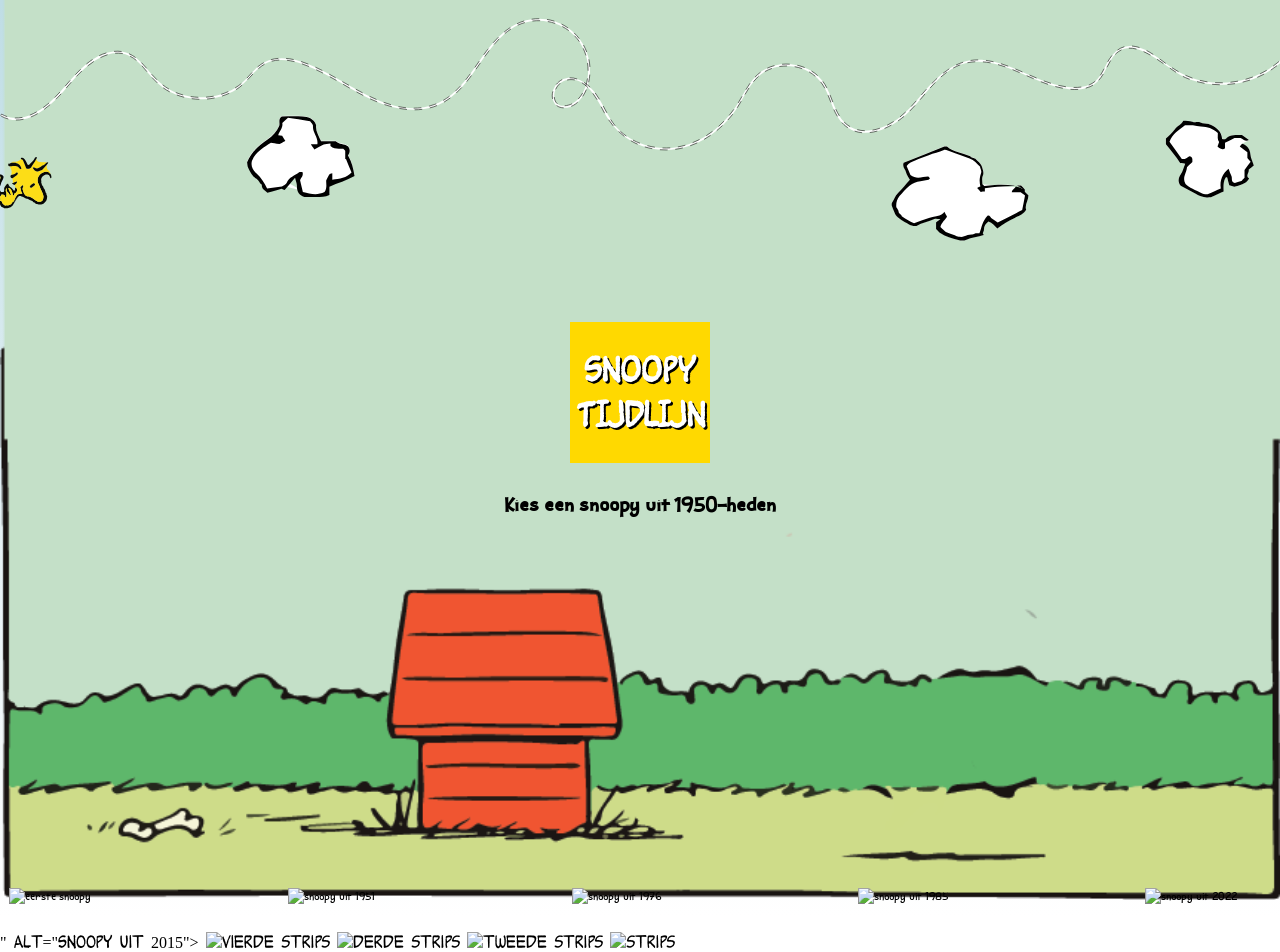
==== index.html @ 0d0c773f "Add files via upload" ====
<!doctype html>
<html lang="nl">

<head>
	<meta charset="UTF-8">
	<meta name="author" content="jouw naam">
	<meta name="viewport" content="width=device-width, initial-scale=1.0">

	<title>Snoopy Tijdlijn - VIDii 2022/23</title>

	<link href="styles/style.css" rel="stylesheet">
	<link rel="icon" type="image/svg+xml" href="images/favicon.svg">
</head>

<body>
	<svg id="pad" data-name="Layer 1" xmlns="http://www.w3.org/2000/svg" viewBox="0 0 3332.02 595.28">

		<path stroke="#080806" class="path2"
			d="M2.98,302.3c64.09,34.58,129.95-26.05,168.61-72.2,25.57-30.52,52.97-61.42,89.06-79.72,17.52-8.88,37.37-14.41,57.09-11.16,23.68,3.9,41.18,19.5,56.14,37.19,21.74,25.71,40.88,49.81,71.9,64.71,26.46,12.71,56.13,18.42,85.42,17.14,29.92-1.31,59.77-9.86,85.09-26.03,31.72-20.26,50.24-60.14,87.14-71.81,43.22-13.67,92.67,7.66,130.93,26.63,38.3,18.99,74.13,42.52,112.17,62.01,63,32.27,142.69,54.8,208.54,17.28,51.87-29.56,81.19-85.21,115.93-131.41,19.29-25.65,41.25-50.44,69.84-65.9,35.68-19.3,78.92-20.06,115.81-3.48,36.26,16.29,61.95,48.35,70.78,87.01,8.47,37.08,2.18,85.07-28.26,111.06-17.79,15.18-55.16,20.05-56.42-12.69-.71-18.38,12.09-37.29,30.11-41.91,51.45-13.2,81.25,48.83,100.46,84.57,32.74,60.93,91.16,97.37,161.17,96.74s130.76-39.53,172.19-92.06c24.29-30.8,37.52-70.52,65.94-97.94,25.48-24.58,63.01-32.88,97.28-26.52,35.57,6.6,63.69,28.09,79.62,60.43,14.79,30.02,21.75,66.14,47.03,89.9,46.97,44.16,117.62,12.85,158.94-23.14,56.13-48.88,92.49-130.51,174.84-139.54,74.37-8.15,141.45,42.06,210.14,61.95,30.39,8.8,67.07,15.24,97.2,2.18,29.32-12.71,38.25-42.74,53.51-68.09,50.87-84.47,139.88,21.13,195.43,44.84,58.56,24.99,127.32,23.82,185.8-.77,28.78-12.11,54.45-29.89,75.82-52.64,2.2-2.34-1.33-5.89-3.54-3.54-52.57,55.96-133.22,79.99-208.39,66.53-37.86-6.78-69.82-23.67-100.59-46.09-26.12-19.04-55.8-43.66-89.52-46.07-32.39-2.32-51.99,20.64-65.74,46.88-7.99,15.25-15.08,31.99-28.12,43.78-19.47,17.61-47.73,18.94-72.52,16.11-75.77-8.65-138.97-60.1-214.46-69.53-77.43-9.67-126.89,43.25-173,97.23-25.69,30.09-52.32,58.33-89.15,74.73-38.69,17.22-84.5,17.6-112.3-18.74-22.61-29.56-27.02-68.83-49.12-98.75-16.83-22.78-42.96-37.33-70.57-42.48-27.62-5.16-57.32-1.44-81.89,12.59-31.6,18.05-47.16,51.64-64.94,81.73-41.32,69.94-115.3,125.42-199.54,121.86-40.6-1.72-81.37-16.78-111.32-44.65-30.85-28.7-41.25-70.12-67.03-102.35-18.17-22.71-51.86-45.29-81.93-31.55-19.19,8.77-32.35,34.49-24.81,54.94,9.47,25.69,40.54,22.43,58.76,8.92,25.28-18.74,36.1-52.19,37.23-82.56,2.57-68.74-46.14-127.74-114.23-137.75-65.23-9.59-114.99,29.96-152.3,78.86-39.47,51.74-72.61,118.68-137.39,142.66-91.43,33.85-182.71-26.75-259.07-69.79-58.91-33.2-147.64-80.87-206.66-23.6-13.24,12.85-24.17,27.84-38.51,39.58-15.64,12.82-34,22.2-53.32,28.05-35.04,10.61-73.49,9.93-108.14-1.88-37.45-12.76-60.9-37.53-85.39-67.2-21.98-26.63-48.81-47.38-85.2-42.95-77.99,9.51-117.56,92.98-172.57,138-33.02,27.02-76.26,48.27-117.48,26.03-2.83-1.53-5.36,2.79-2.52,4.32h0Z"
			stroke-width="1.5" fill="#fff" />
		<!-- <path stroke="#181c21" class="path"  d="M2.98,302.3c64.09,34.58,129.95-26.05,168.61-72.2,25.57-30.52,52.97-61.42,89.06-79.72,17.52-8.88,37.37-14.41,57.09-11.16,23.68,3.9,41.18,19.5,56.14,37.19,21.74,25.71,40.88,49.81,71.9,64.71,26.46,12.71,56.13,18.42,85.42,17.14,29.92-1.31,59.77-9.86,85.09-26.03,31.72-20.26,50.24-60.14,87.14-71.81,43.22-13.67,92.67,7.66,130.93,26.63,38.3,18.99,74.13,42.52,112.17,62.01,63,32.27,142.69,54.8,208.54,17.28,51.87-29.56,81.19-85.21,115.93-131.41,19.29-25.65,41.25-50.44,69.84-65.9,35.68-19.3,78.92-20.06,115.81-3.48,36.26,16.29,61.95,48.35,70.78,87.01,8.47,37.08,2.18,85.07-28.26,111.06-17.79,15.18-55.16,20.05-56.42-12.69-.71-18.38,12.09-37.29,30.11-41.91,51.45-13.2,81.25,48.83,100.46,84.57,32.74,60.93,91.16,97.37,161.17,96.74s130.76-39.53,172.19-92.06c24.29-30.8,37.52-70.52,65.94-97.94,25.48-24.58,63.01-32.88,97.28-26.52,35.57,6.6,63.69,28.09,79.62,60.43,14.79,30.02,21.75,66.14,47.03,89.9,46.97,44.16,117.62,12.85,158.94-23.14,56.13-48.88,92.49-130.51,174.84-139.54,74.37-8.15,141.45,42.06,210.14,61.95,30.39,8.8,67.07,15.24,97.2,2.18,29.32-12.71,38.25-42.74,53.51-68.09,50.87-84.47,139.88,21.13,195.43,44.84,58.56,24.99,127.32,23.82,185.8-.77,28.78-12.11,54.45-29.89,75.82-52.64,2.2-2.34-1.33-5.89-3.54-3.54-52.57,55.96-133.22,79.99-208.39,66.53-37.86-6.78-69.82-23.67-100.59-46.09-26.12-19.04-55.8-43.66-89.52-46.07-32.39-2.32-51.99,20.64-65.74,46.88-7.99,15.25-15.08,31.99-28.12,43.78-19.47,17.61-47.73,18.94-72.52,16.11-75.77-8.65-138.97-60.1-214.46-69.53-77.43-9.67-126.89,43.25-173,97.23-25.69,30.09-52.32,58.33-89.15,74.73-38.69,17.22-84.5,17.6-112.3-18.74-22.61-29.56-27.02-68.83-49.12-98.75-16.83-22.78-42.96-37.33-70.57-42.48-27.62-5.16-57.32-1.44-81.89,12.59-31.6,18.05-47.16,51.64-64.94,81.73-41.32,69.94-115.3,125.42-199.54,121.86-40.6-1.72-81.37-16.78-111.32-44.65-30.85-28.7-41.25-70.12-67.03-102.35-18.17-22.71-51.86-45.29-81.93-31.55-19.19,8.77-32.35,34.49-24.81,54.94,9.47,25.69,40.54,22.43,58.76,8.92,25.28-18.74,36.1-52.19,37.23-82.56,2.57-68.74-46.14-127.74-114.23-137.75-65.23-9.59-114.99,29.96-152.3,78.86-39.47,51.74-72.61,118.68-137.39,142.66-91.43,33.85-182.71-26.75-259.07-69.79-58.91-33.2-147.64-80.87-206.66-23.6-13.24,12.85-24.17,27.84-38.51,39.58-15.64,12.82-34,22.2-53.32,28.05-35.04,10.61-73.49,9.93-108.14-1.88-37.45-12.76-60.9-37.53-85.39-67.2-21.98-26.63-48.81-47.38-85.2-42.95-77.99,9.51-117.56,92.98-172.57,138-33.02,27.02-76.26,48.27-117.48,26.03-2.83-1.53-5.36,2.79-2.52,4.32h0Z" fill-opacity="null" stroke-opacity="null" stroke-width="2" fill="#05111c" /> -->
		<g id="padvogel">
			<g class="path">
				<path class="cls-11"
					d="M137.3,170.44c-1.35,5.11-.2,10.42-.11,15.78l.75-17.4c-.24,.56-.46,1.1-.63,1.63Z" />
				<path class="cls-11" d="M137.19,186.22l-.16,3.84c.15-1.28,.19-2.56,.16-3.84Z" />
				<path class="cls-11" d="M136.8,191.58c.06-.04,.11-.08,.17-.12l.06-1.39c-.06,.51-.13,1.01-.23,1.52Z" />
				<path class="cls-11" d="M138.59,167.41c-.28-.05-.46-.24-.56-.74l-.09,2.15c.2-.46,.42-.93,.65-1.41Z" />
				<path class="cls-11"
					d="M205.69,129.35c-.66-1.38-.97-3.08-2.57-3.9-1.41-.72-2.56-1.6-3.21-3.2-.32-.79-1.08-1.57-2.24-1.8-.61-.12-1.3-.66-1.9-1.2-2.55-2.3-4.64-5.2-8.16-6.28-2.08-.64-3.2-2.7-5-3.73-2.27-1.3-4.89-2.06-6.25-4.6-.22-.41-.62-.71-1.21-.77-.36-.04-.9-.42-.99-.75-.66-2.55-2.45-4.53-3.83-6.55-3.77-5.53-.4-13.06,2.77-16.85,.76-.91,1.99-1.43,2.9-2.23,1.39-1.22,5.39-1.86,7.01-1,2.07,1.1,4.24,2.08,5.64,4.13,.4,.59,1,.79,1.65,.6,.78-.23,.66-.93,.7-1.55,.07-1.33-.59-2.33-1.32-3.34-1.55-2.12-3.2-4.11-5.69-5.2-1.05-.2-2.11-.35-3.14-.6-3.91-.96-7.24,.24-10.49,2.4-5.79,3.84-8.34,9.34-9.83,15.98-1.23,5.45,.64,9.93,3.01,14.09,2.06,3.62,5.61,6.38,9.26,8.69,.53,.33,1.11,.63,1.53,1.08,4.37,4.66,10.05,7.68,14.83,11.83,2.36,2.05,4.93,3.75,6.82,6.51,2.04,2.97,2.49,6.15,2.91,9.36,.46,3.52-2.87,7.7-6.29,8.73-1.42,.43-2.75,1.1-4.25,1.35-1.27,.22-2.45,.1-3.7,.05-7.22-.3-14.41-2.47-21.68-.55-.85,.22-1.8,.32-2.52,.76-2.39,1.46-4.88,.85-7.35,.54-1.17-.15-2.35-.51-3.09-1.61-.07-.1-.16-.23-.27-.26-3.37-.88-5.15-3.88-7.6-5.93-2.54-2.12-4.62-4.84-4.35-8.58,.09-1.26,.2-2.57-1.48-3.04-1.7-.47-2.41,.65-3.09,1.83-.9,1.56-1.2,3.3-1.34,5.07-.06,.72,.09,1.64,.68,1.86,2.09,.79,2.38,3.38,4.39,4.18,.06,.02,.13,.07,.14,.12,.88,3.07,4.15,3.53,6.01,5.52,.41,.44,1.21,.7,.95,1.47-.2,.6-.88,.64-1.44,.71-.71,.08-1.35,.32-1.86,.84-1.71,1.73-3.89,2.91-5.58,4.69-.63,.67-.83,1.35-.99,2.15-1.09,5.56-1.24,11.14-.08,16.68,.44,2.11-.95,3.55-1.35,5.33-.44,1.95-1.33,3.78-.85,5.87,.09,.4,.18,.95-.21,1.26-2.79,2.25-3.87,6.22-7.65,7.52-1.03,.35-1.54,1.55-2.62,2.09-2.84,1.42-5.81,1.17-8.39-.02-1.96-.9-4.29-1.65-5.59-3.76-.66-1.07-1.67-1.09-2.96-.99-2.58,.21-3.24,2.78-5.16,3.71-.88,.43-1.67,1.29-2.65,.18-.63-.71-.12-2.77,1.13-3.43,.91-.48,1.56-1.29,2.45-1.68,1.45-.63,1.2-1.65,.78-2.65-.45-1.07-1.56-1.15-2.41-.79-2.13,.89-4.33,1.67-6.22,3.08-2.35,1.76-3.99,1.29-4.96-1.44-.5-1.4-1.78-1.61-2.86-1.82-.91-.17-1.3,.95-1.49,1.7-1.39,5.46-1.68,10.92,.14,16.36,1.57,4.7,3.65,9.26,4.05,14.3,.02,.31,.11,.63,.09,.94-.08,1.45,.25,3.33-1.65,3.67-3.27,.59-4.67-.27-5.07-2.9-.6-3.92-1-7.87-1.51-11.8-.13-1-.24-2.01-.48-2.98-.6-2.49-.7-4.98-.76-7.56-.09-4.04-.9-8.06-.54-12.15,.05-.62-.05-1.26,.28-1.84,.91-1.57,1.4-3.12-.13-4.63-.12-.12-.18-.35-.19-.53-.01-.8-.46-1.94,.15-2.31,.82-.48,1.39,.61,1.86,1.2,1.85,2.32,4.36,3.78,6.79,5.34,1.45,.93,3.14,1.16,4.72,.59,1.27-.46,2.03-.09,2.8,.78,.63,.71,1.33,1.52,2.38,1.21,1.08-.32,.98-1.47,1.25-2.35,.63-2.02,.05-4.11,.4-6.16,.2-1.18,.51-1.94,1.88-2.15,1.15-.17,2.27-.7,3.35-1.17,1.29-.56,2.36-.27,3.24,.7,.91,1.01,2.17,1.5,3.17,2.34,.88,.74,1.42,.02,2.01-.3,.59-.32,.54-.99,.25-1.51-1.68-3.02-2.76-6.37-4.97-9.09-.6-.73-1.15-1.58-1.92-2.06-2.66-1.66-3.09-4.45-3.85-7.09-.12-.42-.28-.95,.14-1.23,.55-.38,.93,.16,1.27,.48,.86,.8,1.23,1.89,1.65,2.94,.66,1.69,1.78,2.86,3.57,3.35,3.02,.84,6.09,1.53,8.57,3.71,.75,.66,1.86,.89,2.83,.26,.54-.35,.37-1.01,.34-1.57-.04-.57-.42-.88-.85-1.17-4.06-2.68-7.1-6.61-11.33-9.09-.62-.36-1.33-1.16-.95-2.07,.28-.68,1.06-.4,1.66-.49,4.31-.71,7.2,1.9,10.15,4.31,2.46,2.01,4.85,4.13,6.62,6.82,.33,.5,.81,.82,1.44,.7,.67-.13,.84-.74,.98-1.27,.24-.95-.06-1.86-.37-2.76-.42-1.23-.25-2.22,.78-3.21,2.23-2.16,2.21-7.79,.49-10.4-1.13-1.71-2.28-3.13-4.23-3.77-.85-.28-1.76-.51-2.25,.62,.01,.88-.97,1.8-.11,2.6,1.1,1.03,1.21,2.33,1.43,3.66,.35,2.09-.2,2.62-2.17,2.18-1.26-.28-2.42-.75-3.61-1.22-1.91-.76-3.77-1.58-5.84-1.97-3.8-.72-7.68-1.46-10.53-4.45-.77-.81-1.55-.34-1.94,.09-.8,.87-1.73,1.77-1.71,3.13,.03,2.17-.95,4.2-.99,6.34-.05,2.53-.4,5.16,1.48,7.37,1.45,1.7,2.29,3.89,2.39,5.98,.07,1.48-2.15,1.63-3.38,2.33-.16,.09-.25,.31-.41,.38-1.09,.5-2.49,1.47-3.32,1.01-1.41-.77-3.08-1.48-4.07-2.75-1.85-2.4-3.14-5.14-4.24-8.01-.75-1.96-.24-3.99-.82-5.82-1.02-3.22-1.6-6.46-1.37-9.81,.18-2.64-.25-5.24-.48-7.84-.14-1.57-.65-3.45-2.18-4.27-2.52-1.34-5.19-2.42-8.13-1.02-1.53,.73-3.35,.75-4.79,.26-2.21-.76-3.76-2.87-4.7-4.8-1.19-2.43-2.92-4.62-3.63-7.32-.3-1.15-2.83-1.94-3.28-1.16-1.08,1.88-2.81,3.49-3.11,5.7-.43,3.18-2.56,5.28-4.51,7.4-2.27,2.47-5.34,3.58-8.71,3.68-1.72,.05-3.42,.09-4.89,1.15v7.18c1.81,2.68,4.92,3.99,6.82,6.59,1.85,2.53,4.81,2.9,7.59,3.64,2.65,.71,5.07-.02,7.46-.95,.82-.32,1.35-.19,2,.37,2.04,1.8,3.36,4,4.14,6.6,.85,2.82,2.25,5.31,4.64,7.2,.88,.7,1.4,1.87,1.95,2.83,1.01,1.73,2.35,2.98,4.01,4.16-1.48,.84-2.55,2.09-3.99,2.92-1.9,1.1-2.7,4.82-1.97,7.78,.49,1.97,.16,3.79-.59,5.71-.74,1.9-.67,4.08-1.46,6.01-1.73,4.25-.16,8.37,.6,12.47,.55,2.96,.9,6.01,2.04,8.86,.45,1.13,.8,2.21,1.99,2.89,1.51,.86,1.89,3,3.65,3.59,2.64,.89,4,3.46,6.55,4.67,1.71,.81,3.14,2.9,4.84,4.27h4.16c.13-.28,.28-.54,.37-.83,.97-3.12,3.39-3.91,5.89-1.74,1.05,.91,2.08,.79,3.12,.51,.68-.19,1.35-.47,2.06-.66,2.1-.54,4.7-4.42,3.97-6.42-.63-1.72-.56-3.37-.7-5.07-.05-.63-.38-1.28-.73-1.83-.44-.69-.69-1.38-.78-2.21-.35-3.08-1.18-6.06-2.05-9.04-.53-1.82-.9-3.7,1.34-5.17,2.32-1.53,2.92-1.83,5.26-.25,.86,.58,1.68,1.21,2.55,1.79,2.12,1.4,4.31,2.84,7,2.15,1.57-.4,2.94-.44,4.34,.39,.5,.3,.94-.21,1.37-.39,3.91-1.58,7.25-4.09,10.09-7.1,1.62-1.72,3.9-3.27,4.04-5.95,.07-1.26,.72-1.88,1.49-2.44,.09-.51,.17-1.01,.23-1.52l.16-3.84c-.09-5.36-1.23-10.67,.11-15.78,.17-.52,.39-1.07,.63-1.63l.09-2.15c-.74-4,3.21-7.96,6.78-7.96,.67,0,1.35-.09,2.03-.17,2.53-.29,5.08-.93,7.6-.51,1.62,.26,3.13,.34,4.73-.03,2.07-.48,4.11-1.59,6.27-1.12,2.57,.55,4.98,0,7.48-.33,2.08-.27,4.36-.93,6.39,.5,.47,.33,1.09,.09,1.64,.1,1.37,.04,2.89-.54,4.07,.13,1.61,.91,3,.73,4.53,.05,1-.44,2.01-.77,3.13-.93,2.16-.32,4.49-.78,6.14-2.09,2.49-1.97,5.05-3.89,6.62-6.97,1.65-3.22,2.22-6.6,2.44-10.01,.18-2.77-1.01-5.48-2.21-7.99Zm-135.28,36.75c-2.75-3.9-5.17-8.04-7.83-12.01-2.78-4.13-6.6-6.29-12.7-5.63-2.27,.32-5.02-.37-6.76-3.47-1.09-1.93-.75-2.76,1.42-2.7,1.99,.06,3.52-.71,4.96-1.91,2.55-2.1,4.72-4.52,6.3-7.45,.33-.61,.66-1.37,1.43-1.37,.88,0,.82,.98,1.13,1.55,1.43,2.64,2.86,5.28,5.21,7.25,1.75,1.46,3.72,.49,5.6,.45,.54-.01,1.07-.35,1.6-.55,2.07-.75,3.27-.16,3.92,2.04,1.57,5.37,2.59,10.8,2.75,16.44,.15,5.3,1.85,10.21,5.43,14.29,1.65,1.87,4.21,2.35,6.12,3.86,.73,.58,1.65,.91,2.18,1.75,.9,1.44,.21,3.29-1.3,3.56-1.09,.2-1.85-.21-1.74-1.33,.19-1.85-1.01-2.6-2.32-3.26-1.79-.9-3.6-1.81-5.44-2.6-4.35-1.89-7.35-5.22-9.96-8.93Zm3.63,56.35c-.94,.16-1.3-.58-1.71-1.16-1.29-1.81-1.54-3.98-1.84-6.08-.6-4.17-1.01-8.36-1.53-12.54-.16-1.25,.47-2.32,.65-3.49,.41-2.6,.77-5.22,1.17-7.82,.07-.46,.2-.9,.32-1.43,.7,.45,.45,1,.48,1.44,.08,1.51,.19,2.95,1.07,4.31,.69,1.06,.78,2.4,.68,3.66-.44,5.09,.38,10.17,.14,15.26-.09,1.84,.15,3.68,1.21,5.25,.8,1.18-1.01,1.6-.63,2.6Zm22.37,.45c-.2,.78-.53,2.21-1.4,1.83-1.07-.48-2.91-.36-2.98-2.34-.1-2.57-.31-5.14-.43-7.17,.18-2.33-.38-3.88-1.01-5.58-1.4-3.77-4.35-6.91-4.49-11.22-.04-1.25,.31-1.46,1.3-1.29,1.67,.28,3.24,1,4.98,.95,.63-.02,.72,.47,.56,1.09-1.32,5.2,.12,10.07,2.04,14.8,1.18,2.91,2.23,5.77,1.42,8.93Z" />
				<path class="cls-6"
					d="M198.87,140.45c-.42-3.21-.87-6.39-2.91-9.36-1.89-2.76-4.46-4.46-6.82-6.51-4.78-4.15-10.46-7.17-14.83-11.83-.42-.45-1-.75-1.53-1.08-3.65-2.31-7.19-5.07-9.26-8.69-2.37-4.16-4.24-8.64-3.01-14.09,1.5-6.64,4.04-12.14,9.83-15.98,3.25-2.16,6.58-3.36,10.49-2.4,1.03,.25,2.09,.41,3.14,.6-2.31-3.12-5.62-4.52-9.23-5.37-4-.95-6.8-3.3-8.29-7.12-.63-1.63-1.04-3.35-1.55-5.03-.13,.42-.32,.83-.37,1.26-.63,5.26-2.39,10.26-3.52,15.4-.39,1.74-1.3,3.3-2.58,4.69-1.51,1.64-2.33,3.86-4.23,5.22-3.04,2.2-6.31,3.63-10.14,2.68-2.13-.53-4.19-1.34-6.15-2.36-.6-.31-1.51-.43-1.41-1.29,.09-.79,.55-1.53,1.36-1.91,.93-.43,1.9-.7,2.93-.61,4.29,.34,7.48-1.36,9.86-4.96,1.58-2.39,3.38-4.59,4.16-7.47,.43-1.57,1.33-2.99,2.64-4.22,1.21-1.13,1.76-2.83,2.3-4.48,.64-1.95,1.61-3.8,2.44-5.69-1.86,.29-3.47,1.24-5.13,2.02-4.25,1.99-8.24,4.56-12.76,5.97-6.1,1.9-7.69,.34-10.74-3.47,.21,5.33,.04,10.68-.78,15.93-.55,3.49-.78,6.95-.74,10.46,.02,1.67-1.29,2.84-2.19,3.77-1.25,1.3-2.59,2.73-4.33,3.56-2.09,1-3.66,.85-5.27-.81-4.53-4.66-9.78-8.47-14.84-12.5-1.67-1.32-3.28-2-5.36-1.27-.52,.18-1.12,.14-1.68,.21-.67,4.11-2.39,7.69-5.68,10.28-2.26,1.78-4.9,3.07-7.17,4.84-1.92,1.49-4.03,2.98-4.51,5.68,1.85-1.09,3.8-2.04,5.53-3.3,3.67-2.67,7.78-2.79,12.03-2.48,4.86,.36,8.85,2.42,12.13,5.97,.53,.57,.51,1.22,.32,1.94-.22,.82-.83,.83-1.48,.84-1.81,.01-3.49-.71-5.06-1.38-3.29-1.43-6.41-.94-9.54,.23-3.5,1.32-6.62,3.34-9.54,5.65-1.29,1.02-2.57,2.01-4.07,2.71,7.53,3.64,12.83,9.11,14.45,17.6,1.11-1.47,2.75-2.34,4.12-3.5,2.24-1.9,2.92-4.74,4.47-7.05,.71-1.05,1.39-2.11,2.86-2.18,1.27-.06,2.04,.45,2.12,1.78,.12,2.03-.01,4.01-1.06,5.84-1.5,2.62-2.8,5.33-3.71,8.22-.45,1.42-1.38,2.51-2.54,3.43,1.15,1.18,2.64,1.89,3.69,3.28,1.52,2.01,2.19,4.43,3.63,6.44,1.43-.7,2.45-2.02,2.92-3.31,.67-1.84,2.27-2.56,3.38-3.85,.43-.5,1.05-.86,1.66-.65,.78,.28,.6,1.11,.69,1.78,.43,3.34-1.04,6.08-2.77,8.73,2.87,.63,4.49,2.77,6.09,4.96,.49-1.13,1.39-.9,2.25-.62,1.95,.64,3.11,2.07,4.23,3.77,1.72,2.61,1.74,8.25-.49,10.4-1.03,.99-1.2,1.99-.78,3.21,.31,.9,.6,1.81,.37,2.76-.13,.53-.3,1.14-.98,1.27-.63,.12-1.11-.2-1.44-.7-1.77-2.7-4.15-4.81-6.62-6.82-2.95-2.41-5.84-5.02-10.15-4.31-.6,.1-1.38-.19-1.66,.49-.38,.91,.33,1.71,.95,2.07,4.23,2.48,7.27,6.41,11.33,9.09,.43,.29,.81,.6,.85,1.17,.04,.56,.21,1.22-.34,1.57-.97,.63-2.09,.4-2.83-.26-2.47-2.18-5.54-2.87-8.57-3.71-1.78-.49-2.9-1.66-3.57-3.35-.41-1.05-.78-2.15-1.65-2.94-.35-.32-.72-.86-1.27-.48-.42,.29-.26,.81-.14,1.23,.75,2.64,1.19,5.43,3.85,7.09,.77,.48,1.33,1.33,1.92,2.06,2.22,2.72,3.3,6.07,4.97,9.09,.29,.51,.33,1.19-.25,1.51-.59,.31-1.13,1.03-2.01,.3-1-.84-2.26-1.33-3.17-2.34-.88-.97-1.96-1.26-3.24-.7-1.09,.47-2.2,1-3.35,1.17-1.38,.21-1.68,.97-1.88,2.15-.34,2.04,.23,4.13-.4,6.16-.27,.88-.18,2.02-1.25,2.35-1.05,.32-1.75-.49-2.38-1.21-.77-.87-1.53-1.24-2.8-.78-1.58,.57-3.28,.34-4.72-.59-2.43-1.56-4.94-3.02-6.79-5.34-.47-.59-1.04-1.68-1.86-1.2-.62,.36-.17,1.51-.15,2.31,0,.18,.07,.41,.19,.53,1.53,1.51,1.04,3.06,.13,4.63-.33,.58-.23,1.22-.28,1.84-.35,4.08,.45,8.11,.54,12.15,.06,2.58,.15,5.07,.76,7.56,.24,.98,.35,1.98,.48,2.98,.5,3.93,.91,7.88,1.51,11.8,.4,2.63,1.8,3.49,5.07,2.9,1.9-.34,1.57-2.23,1.65-3.67,.02-.31-.07-.63-.09-.94-.39-5.04-2.47-9.6-4.05-14.3-1.82-5.44-1.53-10.9-.14-16.36,.19-.75,.58-1.87,1.49-1.7,1.08,.2,2.36,.42,2.86,1.82,.97,2.72,2.61,3.2,4.96,1.44,1.89-1.42,4.08-2.2,6.22-3.08,.85-.35,1.96-.28,2.41,.79,.42,1,.67,2.02-.78,2.65-.88,.38-1.54,1.2-2.45,1.68-1.24,.66-1.75,2.72-1.13,3.43,.98,1.11,1.77,.24,2.65-.18,1.92-.94,2.58-3.5,5.16-3.71,1.28-.11,2.3-.08,2.96,.99,1.3,2.11,3.63,2.86,5.59,3.76,2.58,1.19,5.54,1.44,8.39,.02,1.08-.54,1.59-1.73,2.62-2.09,3.78-1.3,4.86-5.27,7.65-7.52,.38-.31,.3-.86,.21-1.26-.48-2.09,.41-3.92,.85-5.87,.4-1.78,1.79-3.21,1.35-5.33-1.16-5.54-1.01-11.13,.08-16.68,.16-.79,.35-1.48,.99-2.15,1.69-1.78,3.87-2.96,5.58-4.69,.51-.51,1.15-.75,1.86-.84,.56-.07,1.24-.11,1.44-.71,.26-.77-.55-1.03-.95-1.47-1.86-2-5.13-2.46-6.01-5.52-.01-.05-.09-.1-.14-.12-2.01-.8-2.3-3.39-4.39-4.18-.59-.22-.74-1.14-.68-1.86,.14-1.77,.43-3.51,1.34-5.07,.68-1.17,1.38-2.3,3.09-1.83,1.68,.47,1.57,1.77,1.48,3.04-.27,3.74,1.81,6.46,4.35,8.58,2.45,2.05,4.23,5.04,7.6,5.93,.11,.03,.2,.16,.27,.26,.74,1.1,1.92,1.46,3.09,1.61,2.47,.31,4.96,.92,7.35-.54,.72-.44,1.67-.53,2.52-.76,7.28-1.92,14.46,.25,21.68,.55,1.25,.05,2.43,.17,3.7-.05,1.5-.26,2.83-.92,4.25-1.35,3.42-1.03,6.75-5.2,6.29-8.73Zm-36.68-24.34c-.52,1.65-1.1,3.77-1.87,5.81-.5,1.32-1.2,2.57-1.93,3.78-.93,1.52-2.85,2.31-4.07,1.71-1.67-.83-1.56-2.29-1.43-3.9,.27-3.32,2.45-5.73,3.82-8.51,.9-1.81,2.57-2.08,4.38-1.24,1.08,.5,1.18,.66,1.09,2.35Z" />
				<path class="cls-2"
					d="M133.56,54.36c.21,5.33,.04,10.68-.78,15.93-.55,3.49-.78,6.95-.74,10.46,.02,1.67-1.29,2.84-2.19,3.77-1.25,1.3-2.59,2.73-4.33,3.56-2.09,1-3.66,.85-5.27-.81-4.53-4.66-9.78-8.47-14.84-12.5-1.67-1.32-3.28-2-5.36-1.27-.52,.18-1.12,.14-1.68,.21-.62-.54-1.33-.82-.95-2.06,.37-1.2,.8-1.77,2.02-2.2,4.11-1.48,7.51-.25,10.99,1.97,2.88,1.84,5.97,3.3,8.41,5.81,1.21,1.25,3.1,.23,4.61,.87,.46,.19,.82-.78,.9-1.24,.67-3.63,1.82-7.1,3.11-10.55,1.26-3.37,1.55-6.93,1.54-10.51,0-.69-.04-1.39,0-2.07,.11-1.69,1.75-3.74,2.94-3.44,1.67,.42,1.7,1.9,1.59,3.32-.02,.25,.02,.5,.03,.75Z" />
				<path class="cls-9"
					d="M164.91,53.58c-.13,.42-.32,.83-.37,1.26-.63,5.26-2.39,10.26-3.52,15.4-.39,1.74-1.3,3.3-2.58,4.69-1.51,1.64-2.33,3.86-4.23,5.22-3.04,2.2-6.31,3.63-10.14,2.68-2.13-.53-4.19-1.34-6.15-2.36-.6-.31-1.51-.43-1.41-1.29,.09-.79,.55-1.53,1.36-1.91,.93-.43,1.9-.7,2.93-.61,4.29,.34,7.48-1.36,9.86-4.96,1.58-2.39,3.38-4.59,4.16-7.47,.43-1.57,1.33-2.99,2.64-4.22,1.21-1.13,1.76-2.83,2.3-4.48,.64-1.95,1.61-3.8,2.44-5.69,.66-.9,1.03-2.57,2.37-2.14,1.11,.36,.59,1.93,.74,2.99,.14,1.02-.67,1.88-.39,2.89Z" />
				<path class="cls-8"
					d="M81,94.52c1.85-1.09,3.8-2.04,5.53-3.3,3.67-2.67,7.78-2.79,12.03-2.48,4.86,.36,8.85,2.42,12.13,5.97,.53,.57,.51,1.22,.32,1.94-.22,.82-.83,.83-1.48,.84-1.81,.01-3.49-.71-5.06-1.38-3.29-1.43-6.41-.94-9.54,.23-3.5,1.32-6.62,3.34-9.54,5.65-1.29,1.02-2.57,2.01-4.07,2.71-3.58,.51-4.94-.79-5.55-3.28-.25-1-.48-2.32,1.28-2.44,.22-.01,.53-.15,.62-.32,.75-1.46,2.13-2.42,2.98-3.8,.18-.07,.49-.01,.36-.38l-.02,.04Z" />
				<path class="cls-8"
					d="M95.78,122.29c1.11-1.47,2.75-2.34,4.12-3.5,2.24-1.9,2.92-4.74,4.47-7.05,.71-1.05,1.39-2.11,2.86-2.18,1.27-.06,2.04,.45,2.12,1.78,.12,2.03-.01,4.01-1.06,5.84-1.5,2.62-2.8,5.33-3.71,8.22-.45,1.42-1.38,2.51-2.54,3.43-3.37,1.19-6.92-1.23-7.12-4.78-.05-.84,.75-1.1,.84-1.77Z" />
				<path class="cls-4"
					d="M109.37,138.56c1.43-.7,2.45-2.02,2.92-3.31,.67-1.84,2.27-2.56,3.38-3.85,.43-.5,1.05-.86,1.66-.65,.78,.28,.6,1.11,.69,1.78,.43,3.34-1.04,6.08-2.77,8.73-1.67,.65-3.33,.47-5.03,.09-.8-.18-1.68-.29-1.97-1.08-.33-.88,.6-1.24,1.13-1.72Z" />
				<path class="cls-6" d="M81.02,94.48c.13,.37-.18,.31-.36,.38-.04-.28,.11-.38,.36-.38Z" />
				<path class="cls-1"
					d="M49.89,148.47c-2.27,.32-5.02-.37-6.76-3.47-1.09-1.93-.75-2.76,1.42-2.7,1.99,.06,3.52-.71,4.96-1.91,2.55-2.1,4.72-4.52,6.3-7.45,.33-.61,.66-1.37,1.43-1.37,.88,0,.82,.98,1.13,1.55,1.43,2.64,2.86,5.28,5.21,7.25,1.75,1.46,3.72,.49,5.6,.45,.54-.01,1.07-.35,1.6-.55,2.07-.75,3.27-.16,3.92,2.04,1.57,5.37,2.59,10.8,2.75,16.44,.15,5.3,1.85,10.21,5.43,14.29,1.65,1.87,4.21,2.35,6.12,3.86,.73,.58,1.65,.91,2.18,1.75,.9,1.44,.21,3.29-1.3,3.56-1.09,.2-1.85-.21-1.74-1.33,.19-1.85-1.01-2.6-2.32-3.26-1.79-.9-3.6-1.81-5.44-2.6-4.35-1.89-7.35-5.22-9.96-8.93-2.75-3.9-5.17-8.04-7.83-12.01-2.78-4.13-6.6-6.29-12.7-5.63Z" />
				<path class="cls-3"
					d="M91.61,215.22c.18-2.33-.38-3.88-1.01-5.58-1.4-3.77-4.35-6.91-4.49-11.22-.04-1.25,.31-1.46,1.3-1.29,1.67,.28,3.24,1,4.98,.95,.63-.02,.72,.47,.56,1.09-1.32,5.2,.12,10.07,2.04,14.8,1.18,2.91,2.23,5.77,1.42,8.93-.2,.78-.53,2.21-1.4,1.83-1.07-.48-2.91-.36-2.98-2.34-.1-2.57-.31-5.14-.43-7.17Z" />
				<path class="cls-10"
					d="M71.1,189.93c.7,.45,.45,1,.48,1.44,.08,1.51,.19,2.95,1.07,4.31,.69,1.06,.78,2.4,.68,3.66-.44,5.09,.38,10.17,.14,15.26-.09,1.84,.15,3.68,1.21,5.25,.8,1.18-1.01,1.6-.63,2.6-.94,.16-1.3-.58-1.71-1.16-1.29-1.81-1.54-3.98-1.84-6.08-.6-4.17-1.01-8.36-1.53-12.54-.16-1.25,.47-2.32,.65-3.49,.41-2.6,.77-5.22,1.17-7.82,.07-.46,.2-.9,.32-1.43Z" />
				<path class="cls-7"
					d="M162.19,116.11c-.52,1.65-1.1,3.77-1.87,5.81-.5,1.32-1.2,2.57-1.93,3.78-.93,1.52-2.85,2.31-4.07,1.71-1.67-.83-1.56-2.29-1.43-3.9,.27-3.32,2.45-5.73,3.82-8.51,.9-1.81,2.57-2.08,4.38-1.24,1.08,.5,1.18,.66,1.09,2.35Z" />
			</g>
			<g class="path" id="vleugel">
				<path class="cls-11"
					d="M137.14,186.27c.02,1.28-.02,2.56-.16,3.84l-.06,1.39c.56-.39,1.07-.82,1.58-1.27,3.34-2.89,4.66-2.97,8.67-1,1.42,.7,2.99,.92,4.56-.09,2.58-1.66,4.12-4.2,5.77-6.63,.47-.7,.48-1.76,.53-2.67,.05-.94-.09-1.71-1.45-1.85-1.41-.15-3.4-.33-3.93-1.55-1.27-2.92-3.76-4.24-6.05-6.03-2.33-1.82-4.56-3.31-7.63-2.96-.16,.02-.3,.02-.42,0-.23,.47-.45,.94-.65,1.41l-.75,17.4Zm14.15-3.94c.55-.33,1.18-.32,1.49,.26,.4,.76-.1,1.41-.72,1.69-.78,.35-1.68,.46-2.78,.73-1.65-1.55-3.68-.25-5.62-.46-1.25-.14-2.35,.17-3.48,.54-.57,.18-1.31,.47-1.65-.31-.35-.79,.11-1.27,.85-1.59,1.35-.58,2.44-1.14,4.18-.48,2.46,.94,5.23,1.11,7.75-.38Zm-11.91-10.12c1.3-.86,2.56,.06,3.66,.71,1.01,.6,1.91,1.43,2.79,2.22,.59,.53,1.41,1.23,1.06,2.01-.29,.64-1.25,0-1.99,.14-1.77-.36-3.63,.06-5.5,0-1.07-.04-1.31-.46-1.31-1.32,0-1.4,.02-2.91,1.29-3.75Z" />
				<path class="cls-12"
					d="M145.83,175.14c-.89-.79-1.78-1.62-2.79-2.22-1.1-.65-2.36-1.57-3.66-.71-1.27,.84-1.29,2.35-1.29,3.75,0,.86,.24,1.28,1.31,1.32,1.87,.06,3.73-.35,5.5,0,.75-.13,1.7,.5,1.99-.14,.35-.78-.47-1.48-1.06-2.01Z" />
				<path class="cls-5"
					d="M152.78,182.59c-.31-.58-.94-.59-1.49-.26-2.52,1.49-5.29,1.32-7.75,.38-1.74-.66-2.83-.1-4.18,.48-.74,.32-1.2,.8-.85,1.59,.35,.78,1.09,.49,1.65,.31,1.14-.36,2.23-.68,3.48-.54,1.94,.21,3.98-1.09,5.62,.46,1.1-.27,2-.38,2.78-.73,.62-.28,1.13-.93,.72-1.69Z" />
			</g>
		</g>
	</svg>
	<?xml version="1.0" encoding="UTF-8"?>
	<svg id="wolk1" data-name="Layer 1" xmlns="http://www.w3.org/2000/svg" viewBox="0 0 89.86 104.35">		
		<g>
			<path class="wolk-1" d="M47.44,79.15c-3.89-1.44-5.24-3.9-5.16-7.5,.04-1.79-.78-3.6-1.27-5.65-2.45,2.91-4.72,5.61-7.07,8.41-.73-.31-1.3-.55-2.15-.91-2.86,.83-6.07,1.76-9.65,2.8-1.31-1.7-4.12-2.4-3.77-5.5-1.7-.85-1.86-2.91-3.67-3.96-2.75-1.6-4.39-4.57-5.68-7.48-.62-1.39-.6-3.05-.72-3.71,2.96-7.46,8.55-11.49,13.99-15.42,3.49-2.51,6.22-5.29,7.9-9.18,.75-2.01-.97-4.6,1.76-6.47,4.53,0,9.37-.32,14.14,.1,3.66,.33,7.53,1.1,9.28,5.64-.58,3.93,1.74,7.39,3.41,11.11h9.99c2.24,2.33,5.68,1.51,8.45,3.43,1.23,1.72,1.64,3.86-.17,6.04,2.7,4.34,3.68,9.01,4.53,14-5.4,3.19-11.51,4.63-17.12,7.27v5.48c-5.82,2.49-11.78,1.06-17.01,1.49Zm-1.09-3.39-14.25-3.76c.96-.69,2.69-1.27,3.16-2.37m-.83-28.33"/>
			<path d="M47.44,79.84c-3.89-1.45-5.24-3.93-5.16-7.56,.04-1.8-.78-3.63-1.27-5.69-2.45,2.94-4.72,5.66-7.07,8.48-.73-.31-1.3-.55-2.15-.92-2.86,.84-6.07,1.77-9.65,2.82-1.31-1.71-4.12-2.42-3.77-5.54-1.7-.85-1.86-2.94-3.67-4-2.75-1.61-4.39-4.61-5.68-7.54-.62-1.4-.6-3.08-.72-3.74,2.96-7.52,8.55-11.59,13.99-15.55,3.49-2.53,6.22-5.34,7.9-9.25,.75-2.03-.97-4.64,1.76-6.53,4.53,0,9.37-.33,14.14,.11,3.66,.33,7.53,1.11,9.28,5.69-.58,3.96,1.74,7.46,3.41,11.21h9.99c2.24,2.35,5.68,1.53,8.45,3.46,1.23,1.74,1.64,3.89-.17,6.09,2.7,4.38,3.68,9.09,4.53,14.12-5.4,3.21-11.51,4.67-17.12,7.33v5.52c-5.82,2.51-11.78,1.07-17.01,1.5Zm3.88-51.71c-2.94-.48-5.44-.92-7.96-1.3-2.51-.38-5.03-.72-7.16-1.02-1.47,1.33-2.7,2.45-3.89,3.52,.62,3.33-1.92,5.5-2.79,8.32,.89,.11,1.68,.2,2.7,.32,.64,1.08,1.34,2.26,2.2,3.7-1.54,.8-3.05,1.59-3.97,2.06-2.66-.46-4.67-.81-5.87-1.01-5.78,3.49-10.75,6.68-13,12.6-.86,3.46,.62,6.15,3.2,8.43,3.15,2.79,5.28,6.31,7.18,10.32,3.28-.47,6.61-.94,10.14-1.44,.96-.69,2.69-1.28,3.16-2.39,1.64-3.96,5.61-4.96,8.53-7.26,.5-.4,1.52-.14,2.24-.18,1.11,2.75-1.44,4.21-1.58,5.53,.77,3.29,1.37,5.84,1.9,8.09,5.19,1.38,10.02,2.35,14.77,.04,2.05-2.86,.87-6.24,1.18-8.15,1.06-2.03,1.47-3.07,2.11-3.94,.28-.38,1.02-.44,2.01-.82v4.49c5.06-.63,9.68-1.18,13.13-4.91-1.36-3.32-2.58-6.3-3.81-9.29-.17,.05-.33,.09-.5,.14v-5.78c-.47-.47-.83-.83-1.35-1.35-2.77-.23-5.98,.67-8.74-1.82v-1.69c-1.85,.23-3.54,.45-4.61,.58-2.38,1.27-4.29,2.29-6.38,3.41-.84-1.21-1.43-2.05-2.4-3.45h4.47c.78-4.82-3.41-8.08-2.98-12.53,.09-.99-1.23-2.11-1.93-3.23Z"/>
				  </g>
	</svg>
	<?xml version="1.0" encoding="UTF-8"?>
	<svg id="wolk2" data-name="Layer 1" xmlns="http://www.w3.org/2000/svg" viewBox="0 0 12.42 11.94">
		<path class="wolk-2" id="wolk-2"
			d="M9.17,3.15c.11,.03,.2,.06,.3,.08,0,0,0,0-.01,0,.01,.02,.03,.03,.04,.05,0,0,.01-.01,.02-.02-.02-.01-.03-.03-.05-.04-.03-.14-.16-.12-.24-.18h.22c.06,.06,.13,.13,.2,.21,0,.03,0,.08,0,.12,.06,.06,.12,.12,.19,.19,.01,.27-.21,.51-.12,.77-.15,.25-.4,.32-.61,.43-.33,.16-.63,.34-.92,.56-.14-.13-.26-.3-.47-.37-.15,.11-.24,.24-.24,.44,0,.06-.04,.13-.06,.19,.02,.03,.03,.06,.05,.09-.31,.11-.64,.12-.95,.26-.11,.05-.27,.04-.4,0-.33-.08-.67-.18-.96-.37-.08-.05-.15-.14-.22-.21v-.35s.12-.09,.23-.18c-.15,0-.25-.03-.32,0-.3,.15-.65,.18-.95,.37-.3,.03-.53-.18-.78-.31-.1-.05-.19-.14-.28-.22-.04-.04-.07-.1-.09-.15-.06-.13-.11-.26-.16-.4-.01-.04-.01-.11,.01-.15,.12-.17,.16-.37,.32-.52,.23-.22,.42-.47,.63-.7-.07-.12-.18-.26-.21-.41-.03-.16-.21-.28-.12-.49,.71-.29,1.43-.58,2.16-.87,.04-.01,.08,0,.14,0,.16,.17,.39,.23,.6,.31,.2,.07,.4,.12,.6,.19,.04,.01,.08,.06,.12,.08,.05,.02,.11,.04,.19,.07,.05,.05,.12,.12,.19,.19,.1,.1,.16,.21,.19,.35,.04,.14,.07,.24,0,.39-.05,.12-.01,.28-.01,.43,.03,.03,.06,.05,.1,.09,.18-.01,.36-.03,.55-.05,.35-.04,.72-.01,1.08,.03-.05,0-.1,.02-.15,.02-.35,.02-.71,.02-1.06,.07-.12,.02-.25,.05-.39,.05v.17c-.08,0-.14,.01-.22,.02-.06-.06-.12-.13-.19-.21,.07-.03,.11-.05,.17-.07-.02-.11,.12,0,.11-.12" />
		<path
			d="M9.47,3.23c-.03-.14-.16-.12-.24-.18h.22c.06,.06,.13,.13,.2,.21,0,.03,0,.08,0,.12,.06,.06,.12,.12,.19,.19,.01,.27-.21,.51-.12,.77-.15,.25-.4,.32-.61,.43-.33,.16-.63,.34-.92,.56-.14-.13-.26-.3-.47-.37-.15,.11-.24,.24-.24,.44,0,.06-.04,.13-.06,.19,.02,.03,.03,.06,.05,.09-.31,.11-.64,.12-.95,.26-.11,.05-.27,.04-.4,0-.33-.08-.67-.18-.96-.37-.08-.05-.15-.14-.22-.21v-.35s.12-.09,.23-.18c-.15,0-.25-.03-.32,0-.3,.15-.65,.18-.95,.37-.3,.03-.53-.18-.78-.31-.1-.05-.19-.14-.28-.22-.04-.04-.07-.1-.09-.15-.06-.13-.11-.26-.16-.4-.01-.04-.01-.11,.01-.15,.12-.17,.16-.37,.32-.52,.23-.22,.42-.47,.63-.7-.07-.12-.18-.26-.21-.41-.03-.16-.21-.28-.12-.49,.71-.29,1.43-.58,2.16-.87,.04-.01,.08,0,.14,0,.16,.17,.39,.23,.6,.31,.2,.07,.4,.12,.6,.19,.04,.01,.08,.06,.12,.08,.05,.02,.11,.04,.19,.07,.05,.05,.12,.12,.19,.19,.1,.1,.16,.21,.19,.35,.04,.14,.07,.24,0,.39-.05,.12-.01,.28-.01,.43,.03,.03,.06,.05,.1,.09,.18-.01,.36-.03,.55-.05,.35-.04,.72-.01,1.08,.03-.05,0-.1,.02-.15,.02-.35,.02-.71,.02-1.06,.07-.12,.02-.25,.05-.39,.05v.17c-.08,0-.14,.01-.22,.02-.06-.06-.12-.13-.19-.21,.07-.03,.11-.05,.17-.07-.02-.11-.04-.23-.04-.34,0-.07,.02-.14,.03-.21,.02-.08,.06-.17,.06-.25,0-.07-.04-.15-.06-.22,0,0,0-.02,0-.03-.17-.16-.32-.36-.56-.44-.24-.08-.48-.18-.73-.27-.14-.05-.29-.1-.43-.15-.06-.02-.15-.06-.2-.03-.27,.11-.55,.17-.81,.28-.24,.1-.49,.17-.72,.27-.16,.07-.34,.12-.45,.3,.07,.17,.15,.35,.2,.48,.34,.26,.66,.07,.95,.08,.04,.04,.06,.06,.09,.09-.02,.02-.05,.07-.08,.07-.14,.03-.29,.06-.43,.08-.22,.03-.4,.11-.58,.24-.21,.16-.36,.36-.53,.55-.14,.17-.19,.38-.17,.59,.05,.08,.12,.15,.12,.22-.01,.14,.16,.15,.17,.26,.21,.13,.41,.29,.65,.37,.26-.09,.53-.18,.79-.27,.13-.04,.26-.07,.39-.1,.15-.04,.31-.06,.43-.24,.05,.1,.09,.17,.14,.26-.07,.16-.29,.31-.35,.55,.11,.1,.21,.2,.29,.27,.16,.06,.32,.12,.47,.17,.07,.03,.14,.07,.21,.08,.1,.01,.19,.02,.29-.02,.13-.06,.27-.11,.43-.1,.06,0,.13-.04,.19-.06,.06-.01,.12,0,.19,0,.12-.32,.16-.66,.43-.94,.11-.05,.16,.1,.25,.17,.09,.06,.18,.12,.29,.2,.42-.21,.86-.44,1.3-.67,.05-.25,.1-.5,.15-.77-.06-.05-.13-.1-.23-.17h-.47c.01-.15,.16-.19,.21-.31,.11,.03,.2,.06,.3,.08,0,0,0,0-.01,0,.01,.02,.03,.03,.04,.05,0,0,.01-.01,.02-.02-.02-.01-.03-.03-.05-.04Z" />
	</svg>
	<?xml version="1.0" encoding="UTF-8"?>
	<svg id="wolk3" data-name="Layer 1" xmlns="http://www.w3.org/2000/svg" viewBox="0 0 12.42 11.94">
		<path class="wolk-3"
			d="M9.28,4.52s.07,.02,.1,.04c.42,.19,.64,.49,.69,.98,.03,.34,.2,.67,.32,1.04-.19,.15-.34,.28-.48,.38,.07,.32-.35,.59,.04,.86-.33,.58-.93,.62-1.41,.79-.16-.05-.3-.09-.48-.15-.06-.22-.13-.48-.19-.74-.04,0-.08,0-.12-.01-.28,.39-.22,.85-.22,1.34-.38,.17-.76,.33-1.21,.54,0,0-.09-.01-.17,0-.47,.08-.88-.1-1.27-.32-.47-.26-.95-.51-1.42-.76-.27-.37-.25-.71,.01-1.1,.19-.28,.27-.64,.42-1,.01,.03,0,0,0,0-.13-.02-.26-.03-.48-.06-.38-.57-.86-1.17-1.35-1.77v-.55c.27-.27,.61-.54,.85-.88,.23-.32,.62-.45,.8-.81,.29,.02,.6-.01,.85,.09,.27,.11,.54-.02,.77,.08,.27,.12,.54,.11,.8,.14,.68,.26,1.23,.63,1.29,1.42,.3,.14,.4-.13,.58-.22,.2-.1,.44-.12,.67-.15,.22-.02,.45,0,.63,0,.23,.17,.44,.31,.66,.47" />
		<path
			d="M6.11,2.65c.68,.26,1.23,.63,1.29,1.42,.3,.14,.4-.13,.58-.22,.2-.1,.44-.12,.67-.15,.22-.02,.45,0,.63,0,.23,.17,.44,.31,.66,.47-.34,.18-.53-.08-.8-.2h-.57c-.31,.16-.59,.3-.9,.46v.52c-.16,.16-.43,.09-.71-.17,.04-.12,.09-.26,.15-.43-.19-.23-.11-.54-.12-.84-.54-.48-.93-.57-1.61-.62-.25-.02-.5-.1-.75-.12-.24-.02-.49,0-.75,0-.57,.43-1.2,.82-1.47,1.57,.39,.54,.77,1.06,1.17,1.62,.27,.09,.48-.13,.71-.26,.35,.06,.29,.33,.29,.55-.2,.19-.38,.37-.51,.49-.03,.55-.49,.91-.14,1.6,.31,.33,.96,.6,1.58,.89,.18,.09,.41,.08,.51,.09,.49-.22,.86-.38,1.25-.55-.11-.79,.15-1.39,.74-1.87,.09,.23,.16,.47,.27,.69,.11,.21-.09,.57,.33,.66,.17-.05,.37-.11,.62-.19,.06-.07,.17-.18,.29-.31v-.73c.2-.27,.38-.51,.58-.78-.1-.12-.2-.23-.31-.36v-.54c-.22-.17-.46-.35-.72-.55,.08-.11,.15-.19,.22-.27,.04,.01,.07,.02,.1,.04,.42,.19,.64,.49,.69,.98,.03,.34,.2,.67,.32,1.04-.19,.15-.34,.28-.48,.38,.07,.32-.35,.59,.04,.86-.33,.58-.93,.62-1.41,.79-.16-.05-.3-.09-.48-.15-.06-.22-.13-.48-.19-.74-.04,0-.08,0-.12-.01-.28,.39-.22,.85-.22,1.34-.38,.17-.76,.33-1.21,.54,0,0-.09-.01-.17,0-.47,.08-.88-.1-1.27-.32-.47-.26-.95-.51-1.42-.76-.27-.37-.25-.71,.01-1.1,.19-.28,.27-.64,.42-1,.01,.03,0,0,0,0-.13-.02-.26-.03-.48-.06-.38-.57-.86-1.17-1.35-1.77v-.55c.27-.27,.61-.54,.85-.88,.23-.32,.62-.45,.8-.81,.29,.02,.6-.01,.85,.09,.27,.11,.54-.02,.77,.08,.27,.12,.54,.11,.8,.14Z" />
	</svg>
	<header>
		<h1>SNOOPY TIJDLIJN</h1>
		<h2>Kies een snoopy uit 1950-heden</h2>
	</header>

	<main>
		<img src="images/achtergrond1.png" alt="achtergrond">

		<?xml version="1.0" encoding="UTF-8"?>
		<ol>
			<li>
				<button><img src="../tijdlijn/images/snoop1a.png" alt="eerste snoopy"></button>
			</li>
			<li>
				<button><img src="../tijdlijn/images/snoop2.png" alt="snoopy uit 1951"></button>
			</li>
			<li>
				<button><img src="../tijdlijn/images/snoop1976.png" alt="snoopy uit 1976"></button>
			</li>
			<li>
				<button><img src="../tijdlijn/images/snoop4a.png" alt="snoopy uit 1985"></button>
			</li>
			<li>
				<button><img src="../tijdlijn/images/snoop5b.png" alt="snoopy uit 2022"></button>
			</li>
		</ol>
		<?xml version="1.0" encoding="UTF-8"?>
		<svg id="spraak3" data-name="Layer 1" xmlns="http://www.w3.org/2000/svg" viewBox="0 0 595.28 841.89">
			<path d="M247.76,46.09c-.22,0-.43,0-.65,0l3,3c-.71-1.1-1.65-2.06-2.35-2.99Z" />
			<path class="spraak1"
				d="M454.52,578.52c-.42,.67-.82,1.33-1.18,2.02-4.34,12.66-8.72,23.24-13.75,35.43,2.53,.67,4.36,1.16,5.46,1.45,6.52-12.43,12.64-24.08,19.35-36.87,2.95-15.77,6.29-33.67,11.09-59.34,.62-10.54,1.73-29.54,3.02-51.4,5.64-4.04,12.43-9,19.27-13.76,2.89-2.01,6.13-2.68,8.75-5.52,14.12-15.33,29.12-28.65,41.84-47.5,13.13-19.44,23.06-45.51,26.43-78.31,.18-1.8,1.23-4.19,1.91-7.86,1.78-9.5,1.24-16.29,.89-31.86-.34-15.11-.43-13.78-.36-25.56,.07-13.16-1.48-24.99-5.94-35.72-2.9-6.98-5.2-15.36-3.97-24.5-7.93-17.35-15.65-34.25-23.31-51.02-5.12-3.91-10.6-8.58-16.33-14.16-5.11-4.98-9.79-10.08-14.04-15.1-1.26-1.13-2.53-2.27-3.79-3.4h0l-1.59-8.55c-2.69-2.28-5.38-4.55-8.07-6.83-3.65-.91-8.27-1.93-13.7-2.77-2.72-.42-5.63-.8-8.7-1.18-16.09-3.6-30.55-11.48-46.89-13.16-3.28-.4-6.64-.55-10.1-.45-3.38-.92-6.77-1.7-10.15-2.36s-6.76-1.21-10.14-1.64c-16.78-.31-32.78-7.31-49.78-10.31-3.5-.5-6.89-.56-10.19-.41-7.16,1.28-14.33,2.15-21.51,2.71-3.59,.28-7.17,.49-10.76,.64-21.54,.05-42.54,1.05-64.5-.68-3.57-.05-7.14-.07-10.71-.05-2.4-.04-4.78-.03-7.14,.05-3.27,.07-6.52,.26-9.86,.52-8.58,.05-17.21,.09-25.7,.64-2.83,.18-5.64,.42-8.43,.73-31.21,6.84-59.21,23.84-86.93,37.66-1.83,1.53-3.57,3.14-5.22,4.83-3.3,3.38-6.26,7.06-8.87,10.92-1.19,1.68-2.19,3.43-3.19,5.43,3-3,2.91-8.09,6.58-10.4-1.83,1.16-4.41,1.82-6.37,3.36s-3.21,4.04-2.21,9.04l2-2c-1,4-3,7-5,9-22,18-39,38-39.18,66.7-.69,3.34-1.42,6.64-2.2,9.92-3.12,13.12-7.12,25.88-13.62,38.38-1,1,1,4,1.56,6.3,.8,3.05,.96,6.81-1.78,10.81-.06,17.95-.11,35.9-.17,53.86,4.22,7.91,1.08,17.95,2.7,28.87,1.25,1.72,3.4,4.67,6.31,8.67,1.11,7.03,2.56,16.16,4,25.26,1.16,.57,2.28,1.12,3.47,1.7,1.3,5.24-.73,14.74,3.48,15.78,5.39,1.32,8.27,8.14,12.13,13.48,3.62,5.01,8.25,9.11,12.64,10,9.89,2.01,17.14,18.47,27.61,16.85,1.99-.31,4.6,2.6,6.13,5.53,4,7.62,7.22,2.22,10.6-1.16,9.97,6.96,19.52,16.74,30.59,14.23,5.75-1.31,11.15,1.38,16.37,4.96,6.49,4.45,12.17,5.43,19.31,.85,8.22-5.28,17.49-.25,25.71,5.88,4.48,3.34,8.29,2.8,12.7,.72,4.23-2,9.47-5.11,12.9-2.09,4.43,3.9,9.53,.66,12.61,4.64,4.41,5.69,6.94-2.26,10.67-1.22,12.38,3.47,24.93,4.63,37.96,6.76,2.42,2.4,5.5,5.44,8.69,8.6,8.05-5.98,16.07-9.64,24.1-.59,.41,0,.89,.26,1.23-.04,1.75-1.49,3.46-4.43,5.21-4.49,11.62-.41,23.24-.22,34.86-.14,.3,0,.59,1.03,.89,1.56,.6,1.05,1.2,2.09,1.73,3.01,6.43-3.15,12.73-7.11,19.2-9.1,5.05-1.56,10.29,.47,15.25-4.59,1.39-1.42,4.24,2.36,6.63,3.9,8.08-9.08,17.31-1.66,25.75-4.91,2.35,4.5,4.41,8.41,6.5,12.4v64.99c2.83,7.7,5.32,14.49,8.08,21.99h11.18c.09-.14,.17-.27,.26-.41" />
			<path class="spraak2" d="M458.27,412.19c.89,28.59-6.95,53.11-10.3,79.71-.52,4.11-3,7.31-5.12,10.62" />
			<path
				d="M577.59,268.2c-.34-15.11-.43-13.78-.36-25.56,.07-13.16-1.48-24.99-5.94-35.72-2.9-6.98-5.2-15.36-3.97-24.5-7.93-17.35-15.65-34.25-23.31-51.02-5.12-3.91-10.6-8.58-16.33-14.16-5.11-4.98-9.79-10.08-14.04-15.1-1.26-1.13-2.53-2.27-3.79-3.4l-1.59-8.55c-3.77-1.52-7.53-3.04-11.3-4.55-2.88-.97-5.66-1.81-8.33-2.55s-5.24-1.39-7.66-2.01c-11.64-6.23-23.61-9.3-35.74-10.59-3.03-.32-6.08-.53-9.12-.66-5.38-1.56-11.38,.44-16.38-.56-3.17-1.17-6.31-2.22-9.44-3.16s-6.25-1.76-9.38-2.47c-17.39-1.78-34.11-7.85-51.09-12.04-2.83-.7-5.67-1.34-8.51-1.91-2.93-.4-5.87-.82-8.83-1.23-2.97-.23-5.95-.5-8.95-.6-13.17-1.33-25.78,2.62-38.88,5.7-2.62,.6-5.27,1.18-7.94,1.65-15.98,2.05-32.98,.05-48.53-.46-3.66,.04-7.33,.17-10.98,.42-10.41,.3-21.4,.14-32.21,.66-2.7,.13-5.39,.3-8.06,.54-32.21,7.9-59.21,27.9-87.41,44.69-2.04,1.71-4.02,3.49-5.94,5.32-3.85,3.67-7.52,7.56-10.85,11.89,4-2,2-7,5-9-5,8-10,6-3.88,13.62,.12,2.62-1.12,5.38-3.12,6.38-25,19-44,43-39.91,74.4-.21,2.96-.48,5.92-.86,8.86-1.15,8.82-3.36,17.49-8.23,25.74-2,4,2,9-1,13-1,1-2,3-2.91,4.35-.18,2.99-.26,5.97-.34,8.95-.05,14.96-.09,29.92-.14,44.88,4.22,7.91,1.08,17.95,2.7,28.87,1.25,1.72,3.4,4.67,6.31,8.67,1.11,7.03,2.56,16.16,4,25.26,1.16,.57,2.28,1.12,3.47,1.7,1.3,5.24-.73,14.74,3.48,15.78,5.39,1.32,8.27,8.14,12.13,13.48,3.62,5.01,8.25,9.11,12.64,10,9.89,2.01,17.14,18.47,27.61,16.85,1.99-.31,4.6,2.6,6.13,5.53,4,7.62,7.22,2.22,10.6-1.16,9.97,6.96,19.52,16.74,30.59,14.23,5.75-1.31,11.15,1.38,16.37,4.96,6.49,4.45,12.17,5.43,19.31,.85,2.06-1.32,4.18-1.99,6.33-2.17s4.34,.15,6.53,.83c6.17,2.15,11.17,8.15,16.17,8.15,13,1,23-6,34.89,2.35,4.41,5.69,6.94-2.26,10.67-1.22,12.38,3.47,24.93,4.63,37.96,6.76,2.42,2.4,5.5,5.44,8.69,8.6,8.05-5.98,16.07-9.64,24.1-.59,.41,0,.89,.26,1.23-.04,1.75-1.49,3.46-4.43,5.21-4.49,11.62-.41,23.24-.22,34.86-.14,.3,0,.59,1.03,.89,1.56,.6,1.05,1.2,2.09,1.73,3.01,6.43-3.15,12.73-7.11,19.2-9.1,5.05-1.56,10.29,.47,15.25-4.59,1.39-1.42,4.24,2.36,6.63,3.9,8.08-9.08,17.31-1.66,25.75-4.91,2.35,4.5,4.41,8.41,6.5,12.4v64.99c2.83,7.7,5.32,14.49,8.08,21.99h11.18c.09-.14,.17-.27,.26-.41-4.39-6.02-6.74-12.67-9.26-19.83-1.46-25.35,2.33-52.11-4.17-79.46-3.65-3.7-8.42-8.54-13.74-13.93-1.06,1.46-2.31,3.19-3.6,4.97-.73-1.24-1.61-2.73-2.45-4.15-.91,1.56-1.82,3.1-2.13,3.64-4.4-1.41-8.22-3.5-12.06-3.65-4.7-.18-9.32-1.28-14.06,4.02-3.86,4.32-9.5-3.15-14,4.52-1.4,2.39-4.76,.71-7.22,.71-24.48,.03-48.95,.32-73.43-.2-5.89-.12-11.78-2.72-17.63-4.59-5.45-1.74-11.52,4.53-16.45-4.57-.43-.79-1.61-.25-2.43-.08-2.73,.54-5.45,.78-8.17,.78-27.26-.25-58.26-14.25-83.69-7.09-1.71,1.6-4.06,1.6-6.49,.75s-4.93-2.56-6.93-4.39c-5.9-5.39-11.79-3.92-17.75-4.26-5.58-.32-11.26,1.3-16.4-4.76-6.25-7.37-13.32-3.88-19.7-7.16-6.57-3.95-13.11-8.11-19.73-11.79-11.89-6.62-23.36-14.84-33.66-28.43-6.71-8.85-11.7-22.08-12.74-35.69-2.35-4.47-4.69-8.94-7.23-13.77-.07-1.89-.11-4.17-.23-6.43-.98-17.82-2.01-35.62-2.47-53.5-.03-3.57-.04-7.14,.08-10.71,.58-15.85,9.01-30.3,12.96-45.67,.79-3.07,1.4-6.19,1.73-9.35-1.6-28.8,14.72-50.56,32.75-70.97,2.25-2.55,4.52-5.1,6.71-7.69,1.75-3.53,3.68-6.86,5.77-9.97,2.09-3.12,4.33-6.03,6.72-8.76,24.04-20.61,58.04-25.61,87.06-36.36,2.53-.58,5.07-1.14,7.61-1.68,7.62-1.63,15.28-3.14,22.8-4.75,5.84-.17,11.13,.4,16.32,1.14,2.59,.37,5.18,.78,7.76,1.07,2.37,.49,4.65,.61,6.86,.52s4.35-.41,6.44-.78c21.19-3.76,41.19-.76,62.55-1.98,3.32,.09,6.63,.26,9.93,.49,6.6,.47,13.14,1.21,19.62,2.37,3.43,.26,6.87,.5,10.31,.82,13.75,1.31,27.48,4.09,41.28,8.46,3.12,.16,6.16,.37,9.19,.64,8.85,.82,17.66,2.14,26.38,4.15,2.99,.08,5.96,.23,8.93,.45,14.82,1.14,29.36,4.35,43.65,11.75,3.27,.79,6.91,1.87,10.84,3.38,2.92,.72,5.84,1.44,8.77,2.16,6.06,7.2,12.38,14.43,18.96,21.62,7.81,8.53,15.45,16.45,22.89,23.79,1.85,10.64,5.43,20.37,10.33,28.53,5.37,8.94,8.82,19.69,7.56,33.31,2.72,5.18,5.07,9.65,7.17,13.65,1.21,24.26,2.4,48,3.59,71.74-.5-.15-1-.31-1.5-.46-1.39,6.8-2.74,13.63-4.19,20.39-5.48,25.46-13.63,46.23-25.14,63.97-8.7,13.4-19.64,19.18-27.59,34.75-3.11,6.09-9.16,9.78-13.49,10.97-6.77,1.87-11.57,13.26-19.07,11.17-2.68-.75-5.96,6.2-9.31,10.04,0,8.68-.22,17.27,.04,25.81,.89,28.59-6.95,53.11-10.3,79.71-.52,4.11-3,7.31-5.12,10.62,.1,.13,.18,.27,.28,.41h-.54c-.42,.67-.82,1.33-1.18,2.02-4.34,12.66-8.72,23.24-13.75,35.43,2.53,.67,4.36,1.16,5.46,1.45,6.52-12.43,12.64-24.08,19.35-36.87,2.95-15.77,6.29-33.67,11.09-59.34,.62-10.54,1.73-29.54,3.02-51.4,5.64-4.04,12.43-9,19.27-13.76,2.89-2.01,6.13-2.68,8.75-5.52,14.12-15.33,29.12-28.65,41.84-47.5,13.13-19.44,23.06-45.51,26.43-78.31,.18-1.8,1.23-4.19,1.91-7.86,1.78-9.5,1.24-16.29,.89-31.86Z" />
			<text x="90" y="185">Ik kreeg mijn</text>
			<text x="90" y="245">eigen digitale film</text>
			<text x="90" y="305">in 2015! </text>
		</svg>

		<?xml version="1.0" encoding="UTF-8"?>
		<svg id="spraak3" data-name="Layer 1" xmlns="http://www.w3.org/2000/svg" viewBox="0 0 595.28 841.89">
			<path d="M247.76,46.09c-.22,0-.43,0-.65,0l3,3c-.71-1.1-1.65-2.06-2.35-2.99Z" />
			<path class="spraak1"
				d="M454.52,578.52c-.42,.67-.82,1.33-1.18,2.02-4.34,12.66-8.72,23.24-13.75,35.43,2.53,.67,4.36,1.16,5.46,1.45,6.52-12.43,12.64-24.08,19.35-36.87,2.95-15.77,6.29-33.67,11.09-59.34,.62-10.54,1.73-29.54,3.02-51.4,5.64-4.04,12.43-9,19.27-13.76,2.89-2.01,6.13-2.68,8.75-5.52,14.12-15.33,29.12-28.65,41.84-47.5,13.13-19.44,23.06-45.51,26.43-78.31,.18-1.8,1.23-4.19,1.91-7.86,1.78-9.5,1.24-16.29,.89-31.86-.34-15.11-.43-13.78-.36-25.56,.07-13.16-1.48-24.99-5.94-35.72-2.9-6.98-5.2-15.36-3.97-24.5-7.93-17.35-15.65-34.25-23.31-51.02-5.12-3.91-10.6-8.58-16.33-14.16-5.11-4.98-9.79-10.08-14.04-15.1-1.26-1.13-2.53-2.27-3.79-3.4h0l-1.59-8.55c-2.69-2.28-5.38-4.55-8.07-6.83-3.65-.91-8.27-1.93-13.7-2.77-2.72-.42-5.63-.8-8.7-1.18-16.09-3.6-30.55-11.48-46.89-13.16-3.28-.4-6.64-.55-10.1-.45-3.38-.92-6.77-1.7-10.15-2.36s-6.76-1.21-10.14-1.64c-16.78-.31-32.78-7.31-49.78-10.31-3.5-.5-6.89-.56-10.19-.41-7.16,1.28-14.33,2.15-21.51,2.71-3.59,.28-7.17,.49-10.76,.64-21.54,.05-42.54,1.05-64.5-.68-3.57-.05-7.14-.07-10.71-.05-2.4-.04-4.78-.03-7.14,.05-3.27,.07-6.52,.26-9.86,.52-8.58,.05-17.21,.09-25.7,.64-2.83,.18-5.64,.42-8.43,.73-31.21,6.84-59.21,23.84-86.93,37.66-1.83,1.53-3.57,3.14-5.22,4.83-3.3,3.38-6.26,7.06-8.87,10.92-1.19,1.68-2.19,3.43-3.19,5.43,3-3,2.91-8.09,6.58-10.4-1.83,1.16-4.41,1.82-6.37,3.36s-3.21,4.04-2.21,9.04l2-2c-1,4-3,7-5,9-22,18-39,38-39.18,66.7-.69,3.34-1.42,6.64-2.2,9.92-3.12,13.12-7.12,25.88-13.62,38.38-1,1,1,4,1.56,6.3,.8,3.05,.96,6.81-1.78,10.81-.06,17.95-.11,35.9-.17,53.86,4.22,7.91,1.08,17.95,2.7,28.87,1.25,1.72,3.4,4.67,6.31,8.67,1.11,7.03,2.56,16.16,4,25.26,1.16,.57,2.28,1.12,3.47,1.7,1.3,5.24-.73,14.74,3.48,15.78,5.39,1.32,8.27,8.14,12.13,13.48,3.62,5.01,8.25,9.11,12.64,10,9.89,2.01,17.14,18.47,27.61,16.85,1.99-.31,4.6,2.6,6.13,5.53,4,7.62,7.22,2.22,10.6-1.16,9.97,6.96,19.52,16.74,30.59,14.23,5.75-1.31,11.15,1.38,16.37,4.96,6.49,4.45,12.17,5.43,19.31,.85,8.22-5.28,17.49-.25,25.71,5.88,4.48,3.34,8.29,2.8,12.7,.72,4.23-2,9.47-5.11,12.9-2.09,4.43,3.9,9.53,.66,12.61,4.64,4.41,5.69,6.94-2.26,10.67-1.22,12.38,3.47,24.93,4.63,37.96,6.76,2.42,2.4,5.5,5.44,8.69,8.6,8.05-5.98,16.07-9.64,24.1-.59,.41,0,.89,.26,1.23-.04,1.75-1.49,3.46-4.43,5.21-4.49,11.62-.41,23.24-.22,34.86-.14,.3,0,.59,1.03,.89,1.56,.6,1.05,1.2,2.09,1.73,3.01,6.43-3.15,12.73-7.11,19.2-9.1,5.05-1.56,10.29,.47,15.25-4.59,1.39-1.42,4.24,2.36,6.63,3.9,8.08-9.08,17.31-1.66,25.75-4.91,2.35,4.5,4.41,8.41,6.5,12.4v64.99c2.83,7.7,5.32,14.49,8.08,21.99h11.18c.09-.14,.17-.27,.26-.41" />
			<path class="spraak2" d="M458.27,412.19c.89,28.59-6.95,53.11-10.3,79.71-.52,4.11-3,7.31-5.12,10.62" />
			<path
				d="M577.59,268.2c-.34-15.11-.43-13.78-.36-25.56,.07-13.16-1.48-24.99-5.94-35.72-2.9-6.98-5.2-15.36-3.97-24.5-7.93-17.35-15.65-34.25-23.31-51.02-5.12-3.91-10.6-8.58-16.33-14.16-5.11-4.98-9.79-10.08-14.04-15.1-1.26-1.13-2.53-2.27-3.79-3.4l-1.59-8.55c-3.77-1.52-7.53-3.04-11.3-4.55-2.88-.97-5.66-1.81-8.33-2.55s-5.24-1.39-7.66-2.01c-11.64-6.23-23.61-9.3-35.74-10.59-3.03-.32-6.08-.53-9.12-.66-5.38-1.56-11.38,.44-16.38-.56-3.17-1.17-6.31-2.22-9.44-3.16s-6.25-1.76-9.38-2.47c-17.39-1.78-34.11-7.85-51.09-12.04-2.83-.7-5.67-1.34-8.51-1.91-2.93-.4-5.87-.82-8.83-1.23-2.97-.23-5.95-.5-8.95-.6-13.17-1.33-25.78,2.62-38.88,5.7-2.62,.6-5.27,1.18-7.94,1.65-15.98,2.05-32.98,.05-48.53-.46-3.66,.04-7.33,.17-10.98,.42-10.41,.3-21.4,.14-32.21,.66-2.7,.13-5.39,.3-8.06,.54-32.21,7.9-59.21,27.9-87.41,44.69-2.04,1.71-4.02,3.49-5.94,5.32-3.85,3.67-7.52,7.56-10.85,11.89,4-2,2-7,5-9-5,8-10,6-3.88,13.62,.12,2.62-1.12,5.38-3.12,6.38-25,19-44,43-39.91,74.4-.21,2.96-.48,5.92-.86,8.86-1.15,8.82-3.36,17.49-8.23,25.74-2,4,2,9-1,13-1,1-2,3-2.91,4.35-.18,2.99-.26,5.97-.34,8.95-.05,14.96-.09,29.92-.14,44.88,4.22,7.91,1.08,17.95,2.7,28.87,1.25,1.72,3.4,4.67,6.31,8.67,1.11,7.03,2.56,16.16,4,25.26,1.16,.57,2.28,1.12,3.47,1.7,1.3,5.24-.73,14.74,3.48,15.78,5.39,1.32,8.27,8.14,12.13,13.48,3.62,5.01,8.25,9.11,12.64,10,9.89,2.01,17.14,18.47,27.61,16.85,1.99-.31,4.6,2.6,6.13,5.53,4,7.62,7.22,2.22,10.6-1.16,9.97,6.96,19.52,16.74,30.59,14.23,5.75-1.31,11.15,1.38,16.37,4.96,6.49,4.45,12.17,5.43,19.31,.85,2.06-1.32,4.18-1.99,6.33-2.17s4.34,.15,6.53,.83c6.17,2.15,11.17,8.15,16.17,8.15,13,1,23-6,34.89,2.35,4.41,5.69,6.94-2.26,10.67-1.22,12.38,3.47,24.93,4.63,37.96,6.76,2.42,2.4,5.5,5.44,8.69,8.6,8.05-5.98,16.07-9.64,24.1-.59,.41,0,.89,.26,1.23-.04,1.75-1.49,3.46-4.43,5.21-4.49,11.62-.41,23.24-.22,34.86-.14,.3,0,.59,1.03,.89,1.56,.6,1.05,1.2,2.09,1.73,3.01,6.43-3.15,12.73-7.11,19.2-9.1,5.05-1.56,10.29,.47,15.25-4.59,1.39-1.42,4.24,2.36,6.63,3.9,8.08-9.08,17.31-1.66,25.75-4.91,2.35,4.5,4.41,8.41,6.5,12.4v64.99c2.83,7.7,5.32,14.49,8.08,21.99h11.18c.09-.14,.17-.27,.26-.41-4.39-6.02-6.74-12.67-9.26-19.83-1.46-25.35,2.33-52.11-4.17-79.46-3.65-3.7-8.42-8.54-13.74-13.93-1.06,1.46-2.31,3.19-3.6,4.97-.73-1.24-1.61-2.73-2.45-4.15-.91,1.56-1.82,3.1-2.13,3.64-4.4-1.41-8.22-3.5-12.06-3.65-4.7-.18-9.32-1.28-14.06,4.02-3.86,4.32-9.5-3.15-14,4.52-1.4,2.39-4.76,.71-7.22,.71-24.48,.03-48.95,.32-73.43-.2-5.89-.12-11.78-2.72-17.63-4.59-5.45-1.74-11.52,4.53-16.45-4.57-.43-.79-1.61-.25-2.43-.08-2.73,.54-5.45,.78-8.17,.78-27.26-.25-58.26-14.25-83.69-7.09-1.71,1.6-4.06,1.6-6.49,.75s-4.93-2.56-6.93-4.39c-5.9-5.39-11.79-3.92-17.75-4.26-5.58-.32-11.26,1.3-16.4-4.76-6.25-7.37-13.32-3.88-19.7-7.16-6.57-3.95-13.11-8.11-19.73-11.79-11.89-6.62-23.36-14.84-33.66-28.43-6.71-8.85-11.7-22.08-12.74-35.69-2.35-4.47-4.69-8.94-7.23-13.77-.07-1.89-.11-4.17-.23-6.43-.98-17.82-2.01-35.62-2.47-53.5-.03-3.57-.04-7.14,.08-10.71,.58-15.85,9.01-30.3,12.96-45.67,.79-3.07,1.4-6.19,1.73-9.35-1.6-28.8,14.72-50.56,32.75-70.97,2.25-2.55,4.52-5.1,6.71-7.69,1.75-3.53,3.68-6.86,5.77-9.97,2.09-3.12,4.33-6.03,6.72-8.76,24.04-20.61,58.04-25.61,87.06-36.36,2.53-.58,5.07-1.14,7.61-1.68,7.62-1.63,15.28-3.14,22.8-4.75,5.84-.17,11.13,.4,16.32,1.14,2.59,.37,5.18,.78,7.76,1.07,2.37,.49,4.65,.61,6.86,.52s4.35-.41,6.44-.78c21.19-3.76,41.19-.76,62.55-1.98,3.32,.09,6.63,.26,9.93,.49,6.6,.47,13.14,1.21,19.62,2.37,3.43,.26,6.87,.5,10.31,.82,13.75,1.31,27.48,4.09,41.28,8.46,3.12,.16,6.16,.37,9.19,.64,8.85,.82,17.66,2.14,26.38,4.15,2.99,.08,5.96,.23,8.93,.45,14.82,1.14,29.36,4.35,43.65,11.75,3.27,.79,6.91,1.87,10.84,3.38,2.92,.72,5.84,1.44,8.77,2.16,6.06,7.2,12.38,14.43,18.96,21.62,7.81,8.53,15.45,16.45,22.89,23.79,1.85,10.64,5.43,20.37,10.33,28.53,5.37,8.94,8.82,19.69,7.56,33.31,2.72,5.18,5.07,9.65,7.17,13.65,1.21,24.26,2.4,48,3.59,71.74-.5-.15-1-.31-1.5-.46-1.39,6.8-2.74,13.63-4.19,20.39-5.48,25.46-13.63,46.23-25.14,63.97-8.7,13.4-19.64,19.18-27.59,34.75-3.11,6.09-9.16,9.78-13.49,10.97-6.77,1.87-11.57,13.26-19.07,11.17-2.68-.75-5.96,6.2-9.31,10.04,0,8.68-.22,17.27,.04,25.81,.89,28.59-6.95,53.11-10.3,79.71-.52,4.11-3,7.31-5.12,10.62,.1,.13,.18,.27,.28,.41h-.54c-.42,.67-.82,1.33-1.18,2.02-4.34,12.66-8.72,23.24-13.75,35.43,2.53,.67,4.36,1.16,5.46,1.45,6.52-12.43,12.64-24.08,19.35-36.87,2.95-15.77,6.29-33.67,11.09-59.34,.62-10.54,1.73-29.54,3.02-51.4,5.64-4.04,12.43-9,19.27-13.76,2.89-2.01,6.13-2.68,8.75-5.52,14.12-15.33,29.12-28.65,41.84-47.5,13.13-19.44,23.06-45.51,26.43-78.31,.18-1.8,1.23-4.19,1.91-7.86,1.78-9.5,1.24-16.29,.89-31.86Z" />
			<text x="90" y="185">In de jaren 90</text>
			<text x="90" y="245">wist ik de naam</text>
			<text x="90" y="305">van mijn baas nog </text>
			<text x="90" y="365">niet</text>
		</svg>

		<?xml version="1.0" encoding="UTF-8"?>
		<svg id="spraak3" data-name="Layer 1" xmlns="http://www.w3.org/2000/svg" viewBox="0 0 500 900">
			<path d="M247.76,46.09c-.22,0-.43,0-.65,0l3,3c-.71-1.1-1.65-2.06-2.35-2.99Z" />
			<path class="spraak1"
				d="M454.52,578.52c-.42,.67-.82,1.33-1.18,2.02-4.34,12.66-8.72,23.24-13.75,35.43,2.53,.67,4.36,1.16,5.46,1.45,6.52-12.43,12.64-24.08,19.35-36.87,2.95-15.77,6.29-33.67,11.09-59.34,.62-10.54,1.73-29.54,3.02-51.4,5.64-4.04,12.43-9,19.27-13.76,2.89-2.01,6.13-2.68,8.75-5.52,14.12-15.33,29.12-28.65,41.84-47.5,13.13-19.44,23.06-45.51,26.43-78.31,.18-1.8,1.23-4.19,1.91-7.86,1.78-9.5,1.24-16.29,.89-31.86-.34-15.11-.43-13.78-.36-25.56,.07-13.16-1.48-24.99-5.94-35.72-2.9-6.98-5.2-15.36-3.97-24.5-7.93-17.35-15.65-34.25-23.31-51.02-5.12-3.91-10.6-8.58-16.33-14.16-5.11-4.98-9.79-10.08-14.04-15.1-1.26-1.13-2.53-2.27-3.79-3.4h0l-1.59-8.55c-2.69-2.28-5.38-4.55-8.07-6.83-3.65-.91-8.27-1.93-13.7-2.77-2.72-.42-5.63-.8-8.7-1.18-16.09-3.6-30.55-11.48-46.89-13.16-3.28-.4-6.64-.55-10.1-.45-3.38-.92-6.77-1.7-10.15-2.36s-6.76-1.21-10.14-1.64c-16.78-.31-32.78-7.31-49.78-10.31-3.5-.5-6.89-.56-10.19-.41-7.16,1.28-14.33,2.15-21.51,2.71-3.59,.28-7.17,.49-10.76,.64-21.54,.05-42.54,1.05-64.5-.68-3.57-.05-7.14-.07-10.71-.05-2.4-.04-4.78-.03-7.14,.05-3.27,.07-6.52,.26-9.86,.52-8.58,.05-17.21,.09-25.7,.64-2.83,.18-5.64,.42-8.43,.73-31.21,6.84-59.21,23.84-86.93,37.66-1.83,1.53-3.57,3.14-5.22,4.83-3.3,3.38-6.26,7.06-8.87,10.92-1.19,1.68-2.19,3.43-3.19,5.43,3-3,2.91-8.09,6.58-10.4-1.83,1.16-4.41,1.82-6.37,3.36s-3.21,4.04-2.21,9.04l2-2c-1,4-3,7-5,9-22,18-39,38-39.18,66.7-.69,3.34-1.42,6.64-2.2,9.92-3.12,13.12-7.12,25.88-13.62,38.38-1,1,1,4,1.56,6.3,.8,3.05,.96,6.81-1.78,10.81-.06,17.95-.11,35.9-.17,53.86,4.22,7.91,1.08,17.95,2.7,28.87,1.25,1.72,3.4,4.67,6.31,8.67,1.11,7.03,2.56,16.16,4,25.26,1.16,.57,2.28,1.12,3.47,1.7,1.3,5.24-.73,14.74,3.48,15.78,5.39,1.32,8.27,8.14,12.13,13.48,3.62,5.01,8.25,9.11,12.64,10,9.89,2.01,17.14,18.47,27.61,16.85,1.99-.31,4.6,2.6,6.13,5.53,4,7.62,7.22,2.22,10.6-1.16,9.97,6.96,19.52,16.74,30.59,14.23,5.75-1.31,11.15,1.38,16.37,4.96,6.49,4.45,12.17,5.43,19.31,.85,8.22-5.28,17.49-.25,25.71,5.88,4.48,3.34,8.29,2.8,12.7,.72,4.23-2,9.47-5.11,12.9-2.09,4.43,3.9,9.53,.66,12.61,4.64,4.41,5.69,6.94-2.26,10.67-1.22,12.38,3.47,24.93,4.63,37.96,6.76,2.42,2.4,5.5,5.44,8.69,8.6,8.05-5.98,16.07-9.64,24.1-.59,.41,0,.89,.26,1.23-.04,1.75-1.49,3.46-4.43,5.21-4.49,11.62-.41,23.24-.22,34.86-.14,.3,0,.59,1.03,.89,1.56,.6,1.05,1.2,2.09,1.73,3.01,6.43-3.15,12.73-7.11,19.2-9.1,5.05-1.56,10.29,.47,15.25-4.59,1.39-1.42,4.24,2.36,6.63,3.9,8.08-9.08,17.31-1.66,25.75-4.91,2.35,4.5,4.41,8.41,6.5,12.4v64.99c2.83,7.7,5.32,14.49,8.08,21.99h11.18c.09-.14,.17-.27,.26-.41" />
			<path class="spraak2" d="M458.27,412.19c.89,28.59-6.95,53.11-10.3,79.71-.52,4.11-3,7.31-5.12,10.62" />
			<path
				d="M577.59,268.2c-.34-15.11-.43-13.78-.36-25.56,.07-13.16-1.48-24.99-5.94-35.72-2.9-6.98-5.2-15.36-3.97-24.5-7.93-17.35-15.65-34.25-23.31-51.02-5.12-3.91-10.6-8.58-16.33-14.16-5.11-4.98-9.79-10.08-14.04-15.1-1.26-1.13-2.53-2.27-3.79-3.4l-1.59-8.55c-3.77-1.52-7.53-3.04-11.3-4.55-2.88-.97-5.66-1.81-8.33-2.55s-5.24-1.39-7.66-2.01c-11.64-6.23-23.61-9.3-35.74-10.59-3.03-.32-6.08-.53-9.12-.66-5.38-1.56-11.38,.44-16.38-.56-3.17-1.17-6.31-2.22-9.44-3.16s-6.25-1.76-9.38-2.47c-17.39-1.78-34.11-7.85-51.09-12.04-2.83-.7-5.67-1.34-8.51-1.91-2.93-.4-5.87-.82-8.83-1.23-2.97-.23-5.95-.5-8.95-.6-13.17-1.33-25.78,2.62-38.88,5.7-2.62,.6-5.27,1.18-7.94,1.65-15.98,2.05-32.98,.05-48.53-.46-3.66,.04-7.33,.17-10.98,.42-10.41,.3-21.4,.14-32.21,.66-2.7,.13-5.39,.3-8.06,.54-32.21,7.9-59.21,27.9-87.41,44.69-2.04,1.71-4.02,3.49-5.94,5.32-3.85,3.67-7.52,7.56-10.85,11.89,4-2,2-7,5-9-5,8-10,6-3.88,13.62,.12,2.62-1.12,5.38-3.12,6.38-25,19-44,43-39.91,74.4-.21,2.96-.48,5.92-.86,8.86-1.15,8.82-3.36,17.49-8.23,25.74-2,4,2,9-1,13-1,1-2,3-2.91,4.35-.18,2.99-.26,5.97-.34,8.95-.05,14.96-.09,29.92-.14,44.88,4.22,7.91,1.08,17.95,2.7,28.87,1.25,1.72,3.4,4.67,6.31,8.67,1.11,7.03,2.56,16.16,4,25.26,1.16,.57,2.28,1.12,3.47,1.7,1.3,5.24-.73,14.74,3.48,15.78,5.39,1.32,8.27,8.14,12.13,13.48,3.62,5.01,8.25,9.11,12.64,10,9.89,2.01,17.14,18.47,27.61,16.85,1.99-.31,4.6,2.6,6.13,5.53,4,7.62,7.22,2.22,10.6-1.16,9.97,6.96,19.52,16.74,30.59,14.23,5.75-1.31,11.15,1.38,16.37,4.96,6.49,4.45,12.17,5.43,19.31,.85,2.06-1.32,4.18-1.99,6.33-2.17s4.34,.15,6.53,.83c6.17,2.15,11.17,8.15,16.17,8.15,13,1,23-6,34.89,2.35,4.41,5.69,6.94-2.26,10.67-1.22,12.38,3.47,24.93,4.63,37.96,6.76,2.42,2.4,5.5,5.44,8.69,8.6,8.05-5.98,16.07-9.64,24.1-.59,.41,0,.89,.26,1.23-.04,1.75-1.49,3.46-4.43,5.21-4.49,11.62-.41,23.24-.22,34.86-.14,.3,0,.59,1.03,.89,1.56,.6,1.05,1.2,2.09,1.73,3.01,6.43-3.15,12.73-7.11,19.2-9.1,5.05-1.56,10.29,.47,15.25-4.59,1.39-1.42,4.24,2.36,6.63,3.9,8.08-9.08,17.31-1.66,25.75-4.91,2.35,4.5,4.41,8.41,6.5,12.4v64.99c2.83,7.7,5.32,14.49,8.08,21.99h11.18c.09-.14,.17-.27,.26-.41-4.39-6.02-6.74-12.67-9.26-19.83-1.46-25.35,2.33-52.11-4.17-79.46-3.65-3.7-8.42-8.54-13.74-13.93-1.06,1.46-2.31,3.19-3.6,4.97-.73-1.24-1.61-2.73-2.45-4.15-.91,1.56-1.82,3.1-2.13,3.64-4.4-1.41-8.22-3.5-12.06-3.65-4.7-.18-9.32-1.28-14.06,4.02-3.86,4.32-9.5-3.15-14,4.52-1.4,2.39-4.76,.71-7.22,.71-24.48,.03-48.95,.32-73.43-.2-5.89-.12-11.78-2.72-17.63-4.59-5.45-1.74-11.52,4.53-16.45-4.57-.43-.79-1.61-.25-2.43-.08-2.73,.54-5.45,.78-8.17,.78-27.26-.25-58.26-14.25-83.69-7.09-1.71,1.6-4.06,1.6-6.49,.75s-4.93-2.56-6.93-4.39c-5.9-5.39-11.79-3.92-17.75-4.26-5.58-.32-11.26,1.3-16.4-4.76-6.25-7.37-13.32-3.88-19.7-7.16-6.57-3.95-13.11-8.11-19.73-11.79-11.89-6.62-23.36-14.84-33.66-28.43-6.71-8.85-11.7-22.08-12.74-35.69-2.35-4.47-4.69-8.94-7.23-13.77-.07-1.89-.11-4.17-.23-6.43-.98-17.82-2.01-35.62-2.47-53.5-.03-3.57-.04-7.14,.08-10.71,.58-15.85,9.01-30.3,12.96-45.67,.79-3.07,1.4-6.19,1.73-9.35-1.6-28.8,14.72-50.56,32.75-70.97,2.25-2.55,4.52-5.1,6.71-7.69,1.75-3.53,3.68-6.86,5.77-9.97,2.09-3.12,4.33-6.03,6.72-8.76,24.04-20.61,58.04-25.61,87.06-36.36,2.53-.58,5.07-1.14,7.61-1.68,7.62-1.63,15.28-3.14,22.8-4.75,5.84-.17,11.13,.4,16.32,1.14,2.59,.37,5.18,.78,7.76,1.07,2.37,.49,4.65,.61,6.86,.52s4.35-.41,6.44-.78c21.19-3.76,41.19-.76,62.55-1.98,3.32,.09,6.63,.26,9.93,.49,6.6,.47,13.14,1.21,19.62,2.37,3.43,.26,6.87,.5,10.31,.82,13.75,1.31,27.48,4.09,41.28,8.46,3.12,.16,6.16,.37,9.19,.64,8.85,.82,17.66,2.14,26.38,4.15,2.99,.08,5.96,.23,8.93,.45,14.82,1.14,29.36,4.35,43.65,11.75,3.27,.79,6.91,1.87,10.84,3.38,2.92,.72,5.84,1.44,8.77,2.16,6.06,7.2,12.38,14.43,18.96,21.62,7.81,8.53,15.45,16.45,22.89,23.79,1.85,10.64,5.43,20.37,10.33,28.53,5.37,8.94,8.82,19.69,7.56,33.31,2.72,5.18,5.07,9.65,7.17,13.65,1.21,24.26,2.4,48,3.59,71.74-.5-.15-1-.31-1.5-.46-1.39,6.8-2.74,13.63-4.19,20.39-5.48,25.46-13.63,46.23-25.14,63.97-8.7,13.4-19.64,19.18-27.59,34.75-3.11,6.09-9.16,9.78-13.49,10.97-6.77,1.87-11.57,13.26-19.07,11.17-2.68-.75-5.96,6.2-9.31,10.04,0,8.68-.22,17.27,.04,25.81,.89,28.59-6.95,53.11-10.3,79.71-.52,4.11-3,7.31-5.12,10.62,.1,.13,.18,.27,.28,.41h-.54c-.42,.67-.82,1.33-1.18,2.02-4.34,12.66-8.72,23.24-13.75,35.43,2.53,.67,4.36,1.16,5.46,1.45,6.52-12.43,12.64-24.08,19.35-36.87,2.95-15.77,6.29-33.67,11.09-59.34,.62-10.54,1.73-29.54,3.02-51.4,5.64-4.04,12.43-9,19.27-13.76,2.89-2.01,6.13-2.68,8.75-5.52,14.12-15.33,29.12-28.65,41.84-47.5,13.13-19.44,23.06-45.51,26.43-78.31,.18-1.8,1.23-4.19,1.91-7.86,1.78-9.5,1.24-16.29,.89-31.86Z" />
			<text x="90" y="145">Ik ben Snoopy</text>
			<text x="90" y="215">uit de jaren 70,</text>
			<text x="90" y="295">Ik en mijn eeuwige</text>
			<text x="90" y="365">gezelschap doen</text>
			<text x="120" y="430">mee aan honkbal</text>
		</svg>

		<?xml version="1.0" encoding="UTF-8"?>
		<svg id="spraak2" data-name="Layer 1" xmlns="http://www.w3.org/2000/svg" viewBox="0 0 595.28 841.89">
			<path d="M247.76,46.09c-.22,0-.43,0-.65,0l3,3c-.71-1.1-1.65-2.06-2.35-2.99Z" />
			<path class="spraak1"
				d="M454.52,578.52c-.42,.67-.82,1.33-1.18,2.02-4.34,12.66-8.72,23.24-13.75,35.43,2.53,.67,4.36,1.16,5.46,1.45,6.52-12.43,12.64-24.08,19.35-36.87,2.95-15.77,6.29-33.67,11.09-59.34,.62-10.54,1.73-29.54,3.02-51.4,5.64-4.04,12.43-9,19.27-13.76,2.89-2.01,6.13-2.68,8.75-5.52,14.12-15.33,29.12-28.65,41.84-47.5,13.13-19.44,23.06-45.51,26.43-78.31,.18-1.8,1.23-4.19,1.91-7.86,1.78-9.5,1.24-16.29,.89-31.86-.34-15.11-.43-13.78-.36-25.56,.07-13.16-1.48-24.99-5.94-35.72-2.9-6.98-5.2-15.36-3.97-24.5-7.93-17.35-15.65-34.25-23.31-51.02-5.12-3.91-10.6-8.58-16.33-14.16-5.11-4.98-9.79-10.08-14.04-15.1-1.26-1.13-2.53-2.27-3.79-3.4h0l-1.59-8.55c-2.69-2.28-5.38-4.55-8.07-6.83-3.65-.91-8.27-1.93-13.7-2.77-2.72-.42-5.63-.8-8.7-1.18-16.09-3.6-30.55-11.48-46.89-13.16-3.28-.4-6.64-.55-10.1-.45-3.38-.92-6.77-1.7-10.15-2.36s-6.76-1.21-10.14-1.64c-16.78-.31-32.78-7.31-49.78-10.31-3.5-.5-6.89-.56-10.19-.41-7.16,1.28-14.33,2.15-21.51,2.71-3.59,.28-7.17,.49-10.76,.64-21.54,.05-42.54,1.05-64.5-.68-3.57-.05-7.14-.07-10.71-.05-2.4-.04-4.78-.03-7.14,.05-3.27,.07-6.52,.26-9.86,.52-8.58,.05-17.21,.09-25.7,.64-2.83,.18-5.64,.42-8.43,.73-31.21,6.84-59.21,23.84-86.93,37.66-1.83,1.53-3.57,3.14-5.22,4.83-3.3,3.38-6.26,7.06-8.87,10.92-1.19,1.68-2.19,3.43-3.19,5.43,3-3,2.91-8.09,6.58-10.4-1.83,1.16-4.41,1.82-6.37,3.36s-3.21,4.04-2.21,9.04l2-2c-1,4-3,7-5,9-22,18-39,38-39.18,66.7-.69,3.34-1.42,6.64-2.2,9.92-3.12,13.12-7.12,25.88-13.62,38.38-1,1,1,4,1.56,6.3,.8,3.05,.96,6.81-1.78,10.81-.06,17.95-.11,35.9-.17,53.86,4.22,7.91,1.08,17.95,2.7,28.87,1.25,1.72,3.4,4.67,6.31,8.67,1.11,7.03,2.56,16.16,4,25.26,1.16,.57,2.28,1.12,3.47,1.7,1.3,5.24-.73,14.74,3.48,15.78,5.39,1.32,8.27,8.14,12.13,13.48,3.62,5.01,8.25,9.11,12.64,10,9.89,2.01,17.14,18.47,27.61,16.85,1.99-.31,4.6,2.6,6.13,5.53,4,7.62,7.22,2.22,10.6-1.16,9.97,6.96,19.52,16.74,30.59,14.23,5.75-1.31,11.15,1.38,16.37,4.96,6.49,4.45,12.17,5.43,19.31,.85,8.22-5.28,17.49-.25,25.71,5.88,4.48,3.34,8.29,2.8,12.7,.72,4.23-2,9.47-5.11,12.9-2.09,4.43,3.9,9.53,.66,12.61,4.64,4.41,5.69,6.94-2.26,10.67-1.22,12.38,3.47,24.93,4.63,37.96,6.76,2.42,2.4,5.5,5.44,8.69,8.6,8.05-5.98,16.07-9.64,24.1-.59,.41,0,.89,.26,1.23-.04,1.75-1.49,3.46-4.43,5.21-4.49,11.62-.41,23.24-.22,34.86-.14,.3,0,.59,1.03,.89,1.56,.6,1.05,1.2,2.09,1.73,3.01,6.43-3.15,12.73-7.11,19.2-9.1,5.05-1.56,10.29,.47,15.25-4.59,1.39-1.42,4.24,2.36,6.63,3.9,8.08-9.08,17.31-1.66,25.75-4.91,2.35,4.5,4.41,8.41,6.5,12.4v64.99c2.83,7.7,5.32,14.49,8.08,21.99h11.18c.09-.14,.17-.27,.26-.41" />
			<path class="spraak2" d="M458.27,412.19c.89,28.59-6.95,53.11-10.3,79.71-.52,4.11-3,7.31-5.12,10.62" />
			<path
				d="M577.59,268.2c-.34-15.11-.43-13.78-.36-25.56,.07-13.16-1.48-24.99-5.94-35.72-2.9-6.98-5.2-15.36-3.97-24.5-7.93-17.35-15.65-34.25-23.31-51.02-5.12-3.91-10.6-8.58-16.33-14.16-5.11-4.98-9.79-10.08-14.04-15.1-1.26-1.13-2.53-2.27-3.79-3.4l-1.59-8.55c-3.77-1.52-7.53-3.04-11.3-4.55-2.88-.97-5.66-1.81-8.33-2.55s-5.24-1.39-7.66-2.01c-11.64-6.23-23.61-9.3-35.74-10.59-3.03-.32-6.08-.53-9.12-.66-5.38-1.56-11.38,.44-16.38-.56-3.17-1.17-6.31-2.22-9.44-3.16s-6.25-1.76-9.38-2.47c-17.39-1.78-34.11-7.85-51.09-12.04-2.83-.7-5.67-1.34-8.51-1.91-2.93-.4-5.87-.82-8.83-1.23-2.97-.23-5.95-.5-8.95-.6-13.17-1.33-25.78,2.62-38.88,5.7-2.62,.6-5.27,1.18-7.94,1.65-15.98,2.05-32.98,.05-48.53-.46-3.66,.04-7.33,.17-10.98,.42-10.41,.3-21.4,.14-32.21,.66-2.7,.13-5.39,.3-8.06,.54-32.21,7.9-59.21,27.9-87.41,44.69-2.04,1.71-4.02,3.49-5.94,5.32-3.85,3.67-7.52,7.56-10.85,11.89,4-2,2-7,5-9-5,8-10,6-3.88,13.62,.12,2.62-1.12,5.38-3.12,6.38-25,19-44,43-39.91,74.4-.21,2.96-.48,5.92-.86,8.86-1.15,8.82-3.36,17.49-8.23,25.74-2,4,2,9-1,13-1,1-2,3-2.91,4.35-.18,2.99-.26,5.97-.34,8.95-.05,14.96-.09,29.92-.14,44.88,4.22,7.91,1.08,17.95,2.7,28.87,1.25,1.72,3.4,4.67,6.31,8.67,1.11,7.03,2.56,16.16,4,25.26,1.16,.57,2.28,1.12,3.47,1.7,1.3,5.24-.73,14.74,3.48,15.78,5.39,1.32,8.27,8.14,12.13,13.48,3.62,5.01,8.25,9.11,12.64,10,9.89,2.01,17.14,18.47,27.61,16.85,1.99-.31,4.6,2.6,6.13,5.53,4,7.62,7.22,2.22,10.6-1.16,9.97,6.96,19.52,16.74,30.59,14.23,5.75-1.31,11.15,1.38,16.37,4.96,6.49,4.45,12.17,5.43,19.31,.85,2.06-1.32,4.18-1.99,6.33-2.17s4.34,.15,6.53,.83c6.17,2.15,11.17,8.15,16.17,8.15,13,1,23-6,34.89,2.35,4.41,5.69,6.94-2.26,10.67-1.22,12.38,3.47,24.93,4.63,37.96,6.76,2.42,2.4,5.5,5.44,8.69,8.6,8.05-5.98,16.07-9.64,24.1-.59,.41,0,.89,.26,1.23-.04,1.75-1.49,3.46-4.43,5.21-4.49,11.62-.41,23.24-.22,34.86-.14,.3,0,.59,1.03,.89,1.56,.6,1.05,1.2,2.09,1.73,3.01,6.43-3.15,12.73-7.11,19.2-9.1,5.05-1.56,10.29,.47,15.25-4.59,1.39-1.42,4.24,2.36,6.63,3.9,8.08-9.08,17.31-1.66,25.75-4.91,2.35,4.5,4.41,8.41,6.5,12.4v64.99c2.83,7.7,5.32,14.49,8.08,21.99h11.18c.09-.14,.17-.27,.26-.41-4.39-6.02-6.74-12.67-9.26-19.83-1.46-25.35,2.33-52.11-4.17-79.46-3.65-3.7-8.42-8.54-13.74-13.93-1.06,1.46-2.31,3.19-3.6,4.97-.73-1.24-1.61-2.73-2.45-4.15-.91,1.56-1.82,3.1-2.13,3.64-4.4-1.41-8.22-3.5-12.06-3.65-4.7-.18-9.32-1.28-14.06,4.02-3.86,4.32-9.5-3.15-14,4.52-1.4,2.39-4.76,.71-7.22,.71-24.48,.03-48.95,.32-73.43-.2-5.89-.12-11.78-2.72-17.63-4.59-5.45-1.74-11.52,4.53-16.45-4.57-.43-.79-1.61-.25-2.43-.08-2.73,.54-5.45,.78-8.17,.78-27.26-.25-58.26-14.25-83.69-7.09-1.71,1.6-4.06,1.6-6.49,.75s-4.93-2.56-6.93-4.39c-5.9-5.39-11.79-3.92-17.75-4.26-5.58-.32-11.26,1.3-16.4-4.76-6.25-7.37-13.32-3.88-19.7-7.16-6.57-3.95-13.11-8.11-19.73-11.79-11.89-6.62-23.36-14.84-33.66-28.43-6.71-8.85-11.7-22.08-12.74-35.69-2.35-4.47-4.69-8.94-7.23-13.77-.07-1.89-.11-4.17-.23-6.43-.98-17.82-2.01-35.62-2.47-53.5-.03-3.57-.04-7.14,.08-10.71,.58-15.85,9.01-30.3,12.96-45.67,.79-3.07,1.4-6.19,1.73-9.35-1.6-28.8,14.72-50.56,32.75-70.97,2.25-2.55,4.52-5.1,6.71-7.69,1.75-3.53,3.68-6.86,5.77-9.97,2.09-3.12,4.33-6.03,6.72-8.76,24.04-20.61,58.04-25.61,87.06-36.36,2.53-.58,5.07-1.14,7.61-1.68,7.62-1.63,15.28-3.14,22.8-4.75,5.84-.17,11.13,.4,16.32,1.14,2.59,.37,5.18,.78,7.76,1.07,2.37,.49,4.65,.61,6.86,.52s4.35-.41,6.44-.78c21.19-3.76,41.19-.76,62.55-1.98,3.32,.09,6.63,.26,9.93,.49,6.6,.47,13.14,1.21,19.62,2.37,3.43,.26,6.87,.5,10.31,.82,13.75,1.31,27.48,4.09,41.28,8.46,3.12,.16,6.16,.37,9.19,.64,8.85,.82,17.66,2.14,26.38,4.15,2.99,.08,5.96,.23,8.93,.45,14.82,1.14,29.36,4.35,43.65,11.75,3.27,.79,6.91,1.87,10.84,3.38,2.92,.72,5.84,1.44,8.77,2.16,6.06,7.2,12.38,14.43,18.96,21.62,7.81,8.53,15.45,16.45,22.89,23.79,1.85,10.64,5.43,20.37,10.33,28.53,5.37,8.94,8.82,19.69,7.56,33.31,2.72,5.18,5.07,9.65,7.17,13.65,1.21,24.26,2.4,48,3.59,71.74-.5-.15-1-.31-1.5-.46-1.39,6.8-2.74,13.63-4.19,20.39-5.48,25.46-13.63,46.23-25.14,63.97-8.7,13.4-19.64,19.18-27.59,34.75-3.11,6.09-9.16,9.78-13.49,10.97-6.77,1.87-11.57,13.26-19.07,11.17-2.68-.75-5.96,6.2-9.31,10.04,0,8.68-.22,17.27,.04,25.81,.89,28.59-6.95,53.11-10.3,79.71-.52,4.11-3,7.31-5.12,10.62,.1,.13,.18,.27,.28,.41h-.54c-.42,.67-.82,1.33-1.18,2.02-4.34,12.66-8.72,23.24-13.75,35.43,2.53,.67,4.36,1.16,5.46,1.45,6.52-12.43,12.64-24.08,19.35-36.87,2.95-15.77,6.29-33.67,11.09-59.34,.62-10.54,1.73-29.54,3.02-51.4,5.64-4.04,12.43-9,19.27-13.76,2.89-2.01,6.13-2.68,8.75-5.52,14.12-15.33,29.12-28.65,41.84-47.5,13.13-19.44,23.06-45.51,26.43-78.31,.18-1.8,1.23-4.19,1.91-7.86,1.78-9.5,1.24-16.29,.89-31.86Z" />
			<text x="90" y="145">Ik ben de tweede</text>
			<text x="90" y="215">Snoopy uit de jaren</text>
			<text x="90" y="295">60', Ik begon toen </text>
			<text x="90" y="365">op het hondenhuis</text>
			<text x="150" y="430">te slapen</text>
		</svg>

		<?xml version="1.0" encoding="UTF-8"?>
		<svg id="spraak1" data-name="Layer 1" xmlns="http://www.w3.org/2000/svg" viewBox="0 0 595.28 841.89">
			<path d="M247.76,46.09c-.22,0-.43,0-.65,0l3,3c-.71-1.1-1.65-2.06-2.35-2.99Z" />
			<path class="spraak1"
				d="M454.52,578.52c-.42,.67-.82,1.33-1.18,2.02-4.34,12.66-8.72,23.24-13.75,35.43,2.53,.67,4.36,1.16,5.46,1.45,6.52-12.43,12.64-24.08,19.35-36.87,2.95-15.77,6.29-33.67,11.09-59.34,.62-10.54,1.73-29.54,3.02-51.4,5.64-4.04,12.43-9,19.27-13.76,2.89-2.01,6.13-2.68,8.75-5.52,14.12-15.33,29.12-28.65,41.84-47.5,13.13-19.44,23.06-45.51,26.43-78.31,.18-1.8,1.23-4.19,1.91-7.86,1.78-9.5,1.24-16.29,.89-31.86-.34-15.11-.43-13.78-.36-25.56,.07-13.16-1.48-24.99-5.94-35.72-2.9-6.98-5.2-15.36-3.97-24.5-7.93-17.35-15.65-34.25-23.31-51.02-5.12-3.91-10.6-8.58-16.33-14.16-5.11-4.98-9.79-10.08-14.04-15.1-1.26-1.13-2.53-2.27-3.79-3.4h0l-1.59-8.55c-2.69-2.28-5.38-4.55-8.07-6.83-3.65-.91-8.27-1.93-13.7-2.77-2.72-.42-5.63-.8-8.7-1.18-16.09-3.6-30.55-11.48-46.89-13.16-3.28-.4-6.64-.55-10.1-.45-3.38-.92-6.77-1.7-10.15-2.36s-6.76-1.21-10.14-1.64c-16.78-.31-32.78-7.31-49.78-10.31-3.5-.5-6.89-.56-10.19-.41-7.16,1.28-14.33,2.15-21.51,2.71-3.59,.28-7.17,.49-10.76,.64-21.54,.05-42.54,1.05-64.5-.68-3.57-.05-7.14-.07-10.71-.05-2.4-.04-4.78-.03-7.14,.05-3.27,.07-6.52,.26-9.86,.52-8.58,.05-17.21,.09-25.7,.64-2.83,.18-5.64,.42-8.43,.73-31.21,6.84-59.21,23.84-86.93,37.66-1.83,1.53-3.57,3.14-5.22,4.83-3.3,3.38-6.26,7.06-8.87,10.92-1.19,1.68-2.19,3.43-3.19,5.43,3-3,2.91-8.09,6.58-10.4-1.83,1.16-4.41,1.82-6.37,3.36s-3.21,4.04-2.21,9.04l2-2c-1,4-3,7-5,9-22,18-39,38-39.18,66.7-.69,3.34-1.42,6.64-2.2,9.92-3.12,13.12-7.12,25.88-13.62,38.38-1,1,1,4,1.56,6.3,.8,3.05,.96,6.81-1.78,10.81-.06,17.95-.11,35.9-.17,53.86,4.22,7.91,1.08,17.95,2.7,28.87,1.25,1.72,3.4,4.67,6.31,8.67,1.11,7.03,2.56,16.16,4,25.26,1.16,.57,2.28,1.12,3.47,1.7,1.3,5.24-.73,14.74,3.48,15.78,5.39,1.32,8.27,8.14,12.13,13.48,3.62,5.01,8.25,9.11,12.64,10,9.89,2.01,17.14,18.47,27.61,16.85,1.99-.31,4.6,2.6,6.13,5.53,4,7.62,7.22,2.22,10.6-1.16,9.97,6.96,19.52,16.74,30.59,14.23,5.75-1.31,11.15,1.38,16.37,4.96,6.49,4.45,12.17,5.43,19.31,.85,8.22-5.28,17.49-.25,25.71,5.88,4.48,3.34,8.29,2.8,12.7,.72,4.23-2,9.47-5.11,12.9-2.09,4.43,3.9,9.53,.66,12.61,4.64,4.41,5.69,6.94-2.26,10.67-1.22,12.38,3.47,24.93,4.63,37.96,6.76,2.42,2.4,5.5,5.44,8.69,8.6,8.05-5.98,16.07-9.64,24.1-.59,.41,0,.89,.26,1.23-.04,1.75-1.49,3.46-4.43,5.21-4.49,11.62-.41,23.24-.22,34.86-.14,.3,0,.59,1.03,.89,1.56,.6,1.05,1.2,2.09,1.73,3.01,6.43-3.15,12.73-7.11,19.2-9.1,5.05-1.56,10.29,.47,15.25-4.59,1.39-1.42,4.24,2.36,6.63,3.9,8.08-9.08,17.31-1.66,25.75-4.91,2.35,4.5,4.41,8.41,6.5,12.4v64.99c2.83,7.7,5.32,14.49,8.08,21.99h11.18c.09-.14,.17-.27,.26-.41" />
			<path class="spraak2" d="M458.27,412.19c.89,28.59-6.95,53.11-10.3,79.71-.52,4.11-3,7.31-5.12,10.62" />
			<path
				d="M577.59,268.2c-.34-15.11-.43-13.78-.36-25.56,.07-13.16-1.48-24.99-5.94-35.72-2.9-6.98-5.2-15.36-3.97-24.5-7.93-17.35-15.65-34.25-23.31-51.02-5.12-3.91-10.6-8.58-16.33-14.16-5.11-4.98-9.79-10.08-14.04-15.1-1.26-1.13-2.53-2.27-3.79-3.4l-1.59-8.55c-3.77-1.52-7.53-3.04-11.3-4.55-2.88-.97-5.66-1.81-8.33-2.55s-5.24-1.39-7.66-2.01c-11.64-6.23-23.61-9.3-35.74-10.59-3.03-.32-6.08-.53-9.12-.66-5.38-1.56-11.38,.44-16.38-.56-3.17-1.17-6.31-2.22-9.44-3.16s-6.25-1.76-9.38-2.47c-17.39-1.78-34.11-7.85-51.09-12.04-2.83-.7-5.67-1.34-8.51-1.91-2.93-.4-5.87-.82-8.83-1.23-2.97-.23-5.95-.5-8.95-.6-13.17-1.33-25.78,2.62-38.88,5.7-2.62,.6-5.27,1.18-7.94,1.65-15.98,2.05-32.98,.05-48.53-.46-3.66,.04-7.33,.17-10.98,.42-10.41,.3-21.4,.14-32.21,.66-2.7,.13-5.39,.3-8.06,.54-32.21,7.9-59.21,27.9-87.41,44.69-2.04,1.71-4.02,3.49-5.94,5.32-3.85,3.67-7.52,7.56-10.85,11.89,4-2,2-7,5-9-5,8-10,6-3.88,13.62,.12,2.62-1.12,5.38-3.12,6.38-25,19-44,43-39.91,74.4-.21,2.96-.48,5.92-.86,8.86-1.15,8.82-3.36,17.49-8.23,25.74-2,4,2,9-1,13-1,1-2,3-2.91,4.35-.18,2.99-.26,5.97-.34,8.95-.05,14.96-.09,29.92-.14,44.88,4.22,7.91,1.08,17.95,2.7,28.87,1.25,1.72,3.4,4.67,6.31,8.67,1.11,7.03,2.56,16.16,4,25.26,1.16,.57,2.28,1.12,3.47,1.7,1.3,5.24-.73,14.74,3.48,15.78,5.39,1.32,8.27,8.14,12.13,13.48,3.62,5.01,8.25,9.11,12.64,10,9.89,2.01,17.14,18.47,27.61,16.85,1.99-.31,4.6,2.6,6.13,5.53,4,7.62,7.22,2.22,10.6-1.16,9.97,6.96,19.52,16.74,30.59,14.23,5.75-1.31,11.15,1.38,16.37,4.96,6.49,4.45,12.17,5.43,19.31,.85,2.06-1.32,4.18-1.99,6.33-2.17s4.34,.15,6.53,.83c6.17,2.15,11.17,8.15,16.17,8.15,13,1,23-6,34.89,2.35,4.41,5.69,6.94-2.26,10.67-1.22,12.38,3.47,24.93,4.63,37.96,6.76,2.42,2.4,5.5,5.44,8.69,8.6,8.05-5.98,16.07-9.64,24.1-.59,.41,0,.89,.26,1.23-.04,1.75-1.49,3.46-4.43,5.21-4.49,11.62-.41,23.24-.22,34.86-.14,.3,0,.59,1.03,.89,1.56,.6,1.05,1.2,2.09,1.73,3.01,6.43-3.15,12.73-7.11,19.2-9.1,5.05-1.56,10.29,.47,15.25-4.59,1.39-1.42,4.24,2.36,6.63,3.9,8.08-9.08,17.31-1.66,25.75-4.91,2.35,4.5,4.41,8.41,6.5,12.4v64.99c2.83,7.7,5.32,14.49,8.08,21.99h11.18c.09-.14,.17-.27,.26-.41-4.39-6.02-6.74-12.67-9.26-19.83-1.46-25.35,2.33-52.11-4.17-79.46-3.65-3.7-8.42-8.54-13.74-13.93-1.06,1.46-2.31,3.19-3.6,4.97-.73-1.24-1.61-2.73-2.45-4.15-.91,1.56-1.82,3.1-2.13,3.64-4.4-1.41-8.22-3.5-12.06-3.65-4.7-.18-9.32-1.28-14.06,4.02-3.86,4.32-9.5-3.15-14,4.52-1.4,2.39-4.76,.71-7.22,.71-24.48,.03-48.95,.32-73.43-.2-5.89-.12-11.78-2.72-17.63-4.59-5.45-1.74-11.52,4.53-16.45-4.57-.43-.79-1.61-.25-2.43-.08-2.73,.54-5.45,.78-8.17,.78-27.26-.25-58.26-14.25-83.69-7.09-1.71,1.6-4.06,1.6-6.49,.75s-4.93-2.56-6.93-4.39c-5.9-5.39-11.79-3.92-17.75-4.26-5.58-.32-11.26,1.3-16.4-4.76-6.25-7.37-13.32-3.88-19.7-7.16-6.57-3.95-13.11-8.11-19.73-11.79-11.89-6.62-23.36-14.84-33.66-28.43-6.71-8.85-11.7-22.08-12.74-35.69-2.35-4.47-4.69-8.94-7.23-13.77-.07-1.89-.11-4.17-.23-6.43-.98-17.82-2.01-35.62-2.47-53.5-.03-3.57-.04-7.14,.08-10.71,.58-15.85,9.01-30.3,12.96-45.67,.79-3.07,1.4-6.19,1.73-9.35-1.6-28.8,14.72-50.56,32.75-70.97,2.25-2.55,4.52-5.1,6.71-7.69,1.75-3.53,3.68-6.86,5.77-9.97,2.09-3.12,4.33-6.03,6.72-8.76,24.04-20.61,58.04-25.61,87.06-36.36,2.53-.58,5.07-1.14,7.61-1.68,7.62-1.63,15.28-3.14,22.8-4.75,5.84-.17,11.13,.4,16.32,1.14,2.59,.37,5.18,.78,7.76,1.07,2.37,.49,4.65,.61,6.86,.52s4.35-.41,6.44-.78c21.19-3.76,41.19-.76,62.55-1.98,3.32,.09,6.63,.26,9.93,.49,6.6,.47,13.14,1.21,19.62,2.37,3.43,.26,6.87,.5,10.31,.82,13.75,1.31,27.48,4.09,41.28,8.46,3.12,.16,6.16,.37,9.19,.64,8.85,.82,17.66,2.14,26.38,4.15,2.99,.08,5.96,.23,8.93,.45,14.82,1.14,29.36,4.35,43.65,11.75,3.27,.79,6.91,1.87,10.84,3.38,2.92,.72,5.84,1.44,8.77,2.16,6.06,7.2,12.38,14.43,18.96,21.62,7.81,8.53,15.45,16.45,22.89,23.79,1.85,10.64,5.43,20.37,10.33,28.53,5.37,8.94,8.82,19.69,7.56,33.31,2.72,5.18,5.07,9.65,7.17,13.65,1.21,24.26,2.4,48,3.59,71.74-.5-.15-1-.31-1.5-.46-1.39,6.8-2.74,13.63-4.19,20.39-5.48,25.46-13.63,46.23-25.14,63.97-8.7,13.4-19.64,19.18-27.59,34.75-3.11,6.09-9.16,9.78-13.49,10.97-6.77,1.87-11.57,13.26-19.07,11.17-2.68-.75-5.96,6.2-9.31,10.04,0,8.68-.22,17.27,.04,25.81,.89,28.59-6.95,53.11-10.3,79.71-.52,4.11-3,7.31-5.12,10.62,.1,.13,.18,.27,.28,.41h-.54c-.42,.67-.82,1.33-1.18,2.02-4.34,12.66-8.72,23.24-13.75,35.43,2.53,.67,4.36,1.16,5.46,1.45,6.52-12.43,12.64-24.08,19.35-36.87,2.95-15.77,6.29-33.67,11.09-59.34,.62-10.54,1.73-29.54,3.02-51.4,5.64-4.04,12.43-9,19.27-13.76,2.89-2.01,6.13-2.68,8.75-5.52,14.12-15.33,29.12-28.65,41.84-47.5,13.13-19.44,23.06-45.51,26.43-78.31,.18-1.8,1.23-4.19,1.91-7.86,1.78-9.5,1.24-16.29,.89-31.86Z" />
			<text x="90" y="145">Ik ben de eerste</text>
			<text x="90" y="225">Snoopy uit 1950,</text>
			<text x="90" y="305">toen heette ik nog </text>
			<text x="90" y="385">Sniffy</text>
		</svg>
		<iframe width="560" height="315" src="https://www.youtube.com/embed/84iK4vJqQVU" title="YouTube video player"
			frameborder="0"
			allow="accelerometer; autoplay; clipboard-write; encrypted-media; gyroscope; picture-in-picture"
			allowfullscreen></iframe>" alt="Snoopy uit 2015"></iframe>
		<img src="../tijdlijn/images/strip4.png" alt="vierde strips">
		<img src="../tijdlijn/images/strip3.png" alt="derde strips">
		<img src="../tijdlijn/images/strip2.png" alt="tweede strips">
		<img src="../tijdlijn/images/strip1.png" alt="strips">

	</main>

	<script src="scripts/script.js"></script>
</body>

</html>
---- styles/style.css ----
:root {
  --color-bg: #000000;
  --color-fg: #ffffff;
  --geel:#ffd900;
  --lucht:#00000c;
  --zwart:#000000;
  --wit:white;
  --koudelucht:#BDDCE1;
  --grijs:#A0ACAA;
  --blauw:#005189
 
}

/***dark mode***/
body {
  background-color: var(--color-bg);
  color: var(--grijs);
}@media (prefers-color-scheme: light) {
  :root {
    --color-bg: #grijs;
    --color-fg: #000000;
    --sky: linear-gradient(to top, white, #BFDDE5) ;
    --grijs:var(--grijs);
  }
}

@font-face {
  font-family: 'peanuts';
  src: url('../fonts/peanuts_-webfont.woff2') format('woff2'),
       url('../fonts/peanuts_-webfont.woff') format('woff');
  font-weight: normal;
  font-style: normal;

}


@font-face {
  font-family: 'snoopy';
  src: url('../fonts/snoopy_reg-webfont-webfont.woff2') format('woff2'),
       url('../fonts/snoopy_reg-webfont-webfont.woff') format('woff');
  font-weight: normal;
  font-style: normal;

}


/* naar een idee van Jen Simmons */
*, *::after, *::before {
  box-sizing:border-box;  
}



button:not([disabled]) {
  cursor:url ("/images/too384.cur") auto;
}

button:active{
cursor:url("../images/cursor.cur") auto;}



/********************/
/* ALGEMENE STYLING */
/********************/


header {
  display: flex;
  justify-content: center;
  place-items: center;
  flex-direction: column;
  /* height: 30vh; */
  top: 0;
 }
 

main {
  z-index: 2;
  height: 100vh;
}


body {
  margin:0;
  font-family: 'peanuts';
  background:var(--sky);
  /* min-height:100%; */
  /* height: 100%; */
  background-repeat: no-repeat;
  overflow: hidden;
  max-width: 100%;
}



h1 {
  padding: 2.2em;
  font-family:'peanuts';
  width: 1.5em;
  height:1.5em;
  bottom:13em;
  text-align: center;
  display: flex;
  line-height: 5vh;
  justify-content: center;
  align-items: center;
  position:absolute;
  background: var(--geel);
  color: var(--wit);
  text-shadow:2px 2px var(--zwart);
  /*/werkte alleen met pixels /*/
  z-index: 1;}



h2{
  font-family:'snoopy';
  bottom: 15em;
  position: absolute;
  z-index: 2;
  color: var(--zwart);
}

/* Woodstock animatie bovenaan*/

/* svg kleuren*/
.cls-1 {
  fill: #fadc15;
  }

  .cls-2 {
  fill: #050605;
  }

  .cls-3 {
  fill: #f3d61b;
  }

  .cls-4 {
  fill: #0b0a08;
  }

  .cls-5 {
  fill: #edd01d;
  }

  .cls-6 {
  fill: #fcdd17;
  }

  .cls-7 {
  fill: #0c0c08;
  }

  .cls-8 {
  fill: #0a0907;
  }

  .cls-9 {
  fill: #090806;
  }

  .cls-10 {
  fill: #f4d71a;
  }

  .cls-11 {
  fill: #080806;
  }

  .cls-12 {
  fill: #f1d51d;
  }
  .spraak1 {
    fill: #fff;
    stroke: #fff;
    stroke-miterlimit: 10;
  }

.path2 {
  stroke-dasharray: 20;
}
#padvogel{
  motion-path: path('M2.98,302.3c64.09,34.58,129.95-26.05,168.61-72.2,25.57-30.52,52.97-61.42,89.06-79.72,17.52-8.88,37.37-14.41,57.09-11.16,23.68,3.9,41.18,19.5,56.14,37.19,21.74,25.71,40.88,49.81,71.9,64.71,26.46,12.71,56.13,18.42,85.42,17.14,29.92-1.31,59.77-9.86,85.09-26.03,31.72-20.26,50.24-60.14,87.14-71.81,43.22-13.67,92.67,7.66,130.93,26.63,38.3,18.99,74.13,42.52,112.17,62.01,63,32.27,142.69,54.8,208.54,17.28,51.87-29.56,81.19-85.21,115.93-131.41,19.29-25.65,41.25-50.44,69.84-65.9,35.68-19.3,78.92-20.06,115.81-3.48,36.26,16.29,61.95,48.35,70.78,87.01,8.47,37.08,2.18,85.07-28.26,111.06-17.79,15.18-55.16,20.05-56.42-12.69-.71-18.38,12.09-37.29,30.11-41.91,51.45-13.2,81.25,48.83,100.46,84.57,32.74,60.93,91.16,97.37,161.17,96.74s130.76-39.53,172.19-92.06c24.29-30.8,37.52-70.52,65.94-97.94,25.48-24.58,63.01-32.88,97.28-26.52,35.57,6.6,63.69,28.09,79.62,60.43,14.79,30.02,21.75,66.14,47.03,89.9,46.97,44.16,117.62,12.85,158.94-23.14,56.13-48.88,92.49-130.51,174.84-139.54,74.37-8.15,141.45,42.06,210.14,61.95,30.39,8.8,67.07,15.24,97.2,2.18,29.32-12.71,38.25-42.74,53.51-68.09,50.87-84.47,139.88,21.13,195.43,44.84,58.56,24.99,127.32,23.82,185.8-.77,28.78-12.11,54.45-29.89,75.82-52.64,2.2-2.34-1.33-5.89-3.54-3.54-52.57,55.96-133.22,79.99-208.39,66.53-37.86-6.78-69.82-23.67-100.59-46.09-26.12-19.04-55.8-43.66-89.52-46.07-32.39-2.32-51.99,20.64-65.74,46.88-7.99,15.25-15.08,31.99-28.12,43.78-19.47,17.61-47.73,18.94-72.52,16.11-75.77-8.65-138.97-60.1-214.46-69.53-77.43-9.67-126.89,43.25-173,97.23-25.69,30.09-52.32,58.33-89.15,74.73-38.69,17.22-84.5,17.6-112.3-18.74-22.61-29.56-27.02-68.83-49.12-98.75-16.83-22.78-42.96-37.33-70.57-42.48-27.62-5.16-57.32-1.44-81.89,12.59-31.6,18.05-47.16,51.64-64.94,81.73-41.32,69.94-115.3,125.42-199.54,121.86-40.6-1.72-81.37-16.78-111.32-44.65-30.85-28.7-41.25-70.12-67.03-102.35-18.17-22.71-51.86-45.29-81.93-31.55-19.19,8.77-32.35,34.49-24.81,54.94,9.47,25.69,40.54,22.43,58.76,8.92,25.28-18.74,36.1-52.19,37.23-82.56,2.57-68.74-46.14-127.74-114.23-137.75-65.23-9.59-114.99,29.96-152.3,78.86-39.47,51.74-72.61,118.68-137.39,142.66-91.43,33.85-182.71-26.75-259.07-69.79-58.91-33.2-147.64-80.87-206.66-23.6-13.24,12.85-24.17,27.84-38.51,39.58-15.64,12.82-34,22.2-53.32,28.05-35.04,10.61-73.49,9.93-108.14-1.88-37.45-12.76-60.9-37.53-85.39-67.2-21.98-26.63-48.81-47.38-85.2-42.95-77.99,9.51-117.56,92.98-172.57,138-33.02,27.02-76.26,48.27-117.48,26.03-2.83-1.53-5.36,2.79-2.52,4.32h0Z');
  offset-path: path('M2.98,302.3c64.09,34.58,129.95-26.05,168.61-72.2,25.57-30.52,52.97-61.42,89.06-79.72,17.52-8.88,37.37-14.41,57.09-11.16,23.68,3.9,41.18,19.5,56.14,37.19,21.74,25.71,40.88,49.81,71.9,64.71,26.46,12.71,56.13,18.42,85.42,17.14,29.92-1.31,59.77-9.86,85.09-26.03,31.72-20.26,50.24-60.14,87.14-71.81,43.22-13.67,92.67,7.66,130.93,26.63,38.3,18.99,74.13,42.52,112.17,62.01,63,32.27,142.69,54.8,208.54,17.28,51.87-29.56,81.19-85.21,115.93-131.41,19.29-25.65,41.25-50.44,69.84-65.9,35.68-19.3,78.92-20.06,115.81-3.48,36.26,16.29,61.95,48.35,70.78,87.01,8.47,37.08,2.18,85.07-28.26,111.06-17.79,15.18-55.16,20.05-56.42-12.69-.71-18.38,12.09-37.29,30.11-41.91,51.45-13.2,81.25,48.83,100.46,84.57,32.74,60.93,91.16,97.37,161.17,96.74s130.76-39.53,172.19-92.06c24.29-30.8,37.52-70.52,65.94-97.94,25.48-24.58,63.01-32.88,97.28-26.52,35.57,6.6,63.69,28.09,79.62,60.43,14.79,30.02,21.75,66.14,47.03,89.9,46.97,44.16,117.62,12.85,158.94-23.14,56.13-48.88,92.49-130.51,174.84-139.54,74.37-8.15,141.45,42.06,210.14,61.95,30.39,8.8,67.07,15.24,97.2,2.18,29.32-12.71,38.25-42.74,53.51-68.09,50.87-84.47,139.88,21.13,195.43,44.84,58.56,24.99,127.32,23.82,185.8-.77,28.78-12.11,54.45-29.89,75.82-52.64,2.2-2.34-1.33-5.89-3.54-3.54-52.57,55.96-133.22,79.99-208.39,66.53-37.86-6.78-69.82-23.67-100.59-46.09-26.12-19.04-55.8-43.66-89.52-46.07-32.39-2.32-51.99,20.64-65.74,46.88-7.99,15.25-15.08,31.99-28.12,43.78-19.47,17.61-47.73,18.94-72.52,16.11-75.77-8.65-138.97-60.1-214.46-69.53-77.43-9.67-126.89,43.25-173,97.23-25.69,30.09-52.32,58.33-89.15,74.73-38.69,17.22-84.5,17.6-112.3-18.74-22.61-29.56-27.02-68.83-49.12-98.75-16.83-22.78-42.96-37.33-70.57-42.48-27.62-5.16-57.32-1.44-81.89,12.59-31.6,18.05-47.16,51.64-64.94,81.73-41.32,69.94-115.3,125.42-199.54,121.86-40.6-1.72-81.37-16.78-111.32-44.65-30.85-28.7-41.25-70.12-67.03-102.35-18.17-22.71-51.86-45.29-81.93-31.55-19.19,8.77-32.35,34.49-24.81,54.94,9.47,25.69,40.54,22.43,58.76,8.92,25.28-18.74,36.1-52.19,37.23-82.56,2.57-68.74-46.14-127.74-114.23-137.75-65.23-9.59-114.99,29.96-152.3,78.86-39.47,51.74-72.61,118.68-137.39,142.66-91.43,33.85-182.71-26.75-259.07-69.79-58.91-33.2-147.64-80.87-206.66-23.6-13.24,12.85-24.17,27.84-38.51,39.58-15.64,12.82-34,22.2-53.32,28.05-35.04,10.61-73.49,9.93-108.14-1.88-37.45-12.76-60.9-37.53-85.39-67.2-21.98-26.63-48.81-47.38-85.2-42.95-77.99,9.51-117.56,92.98-172.57,138-33.02,27.02-76.26,48.27-117.48,26.03-2.83-1.53-5.36,2.79-2.52,4.32h0Z');
  animation: sweep 16s linear infinite;
  overflow: visible;
  bottom:0.7em;
}

#vleugel {
  transform: rotate(90deg) translateX(-62%);
  width: 0px;
  height: 0px;
  line-height: 0;
  position: absolute;
  animation-name: reverse;
  animation-duration: 1s;
  animation-iteration-count: infinite;
  transform-origin: 0% 0%;
  z-index: -1;
}


#vleugel:after {
  content: '';
  display: block;
  width: 70px;
  height: 30px;
  transform: translateY(-50%);
}


#vleugel2 {
  width: 4vw;
  height: 2vh;
  line-height: 3em;
}


@keyframes sweep {
  0% {
    motion-offset: 0;
    offset-distance: 0;
  }

  to {
    motion-offset: 100%;
    offset-distance: 100%;
  }
}


@keyframes reverse {
 0%{
  transform: rotate(0deg) translateX(0);
} 
50%{
  transform: rotate(-2deg) translateX(-0.3em);
}
100%{
    transform: rotate(0deg)translateX(0);
}
}


/* De snoopy knopjes lijst */


ol{
  display: flex;
  flex-direction: row;
  flex-grow: 1;
  bottom: 0.7em;
  align-items: flex-end;
  justify-content: space-between;
  font-family:'peanuts';
  z-index: 2;
  position: relative;
  height: 100%;
  right:2.3em;

}


button{
  border: none;
  background:none;
}


button img:focus{
 outline: none;
 filter:drop-shadow(.5em .5em 1em)
}

li{
  list-style: none;
}

li img{
width:130%;
height:130%;
}

li:nth-of-type(4) img{
width: 60%;
height:60%;
}

li img:nth-of-type(5){
  width:90%;
  height:90%;
}
  
a, button{
 font-family: 'snoopy';
 text-decoration: none;
}

/*/hover/*/

ol li button img:hover {scale:120%;cursor: pointer;}





body.detailstonen li button:not(.veranderen) {
  opacity:0;
  pointer-events: none;
}


/*/ elementen weghalen bij pagina's/*/


body.detailstonen header:not(.veranderen) {
  display:none;
}
body.detailstonen #pad:not(.veranderen) {
  display:none;
}
body.detailstonen #wolk3:not(.veranderen) {
  display:none;
}
body.detailstonen #wolk2:not(.veranderen) {
  display:none;
}
body.detailstonen #wolk1:not(.veranderen) {
  display:none;
}



/*/ elementen weghalen bij hoofdpagina/*/

/*/ De img's en svg's van het einde van mijn html bleven in beeld komen aan de onderkant van de hoofdpagina*/


body main svg:not(.veranderen) {
  display:none;
}

body main iframe:not(.veranderen){
    display:none;
} 

body main img :nth-of-type(2):not(.veranderen) {
  display:block;
}

body main img :nth-of-type(3):not(.veranderen) {
  display:none;
}

body main img :nth-of-type(4):not(.veranderen) {
  display:none;
}
body main img :nth-of-type(5):not(.veranderen) {
  display:none;
}

body main img :nth-last-of-type(3):not(.veranderen) {
  display:none;
}
body main img :nth-last-of-type(4):not(.veranderen) {
  display:none;
}

body main img :nth-last-of-type(2):not(.veranderen) {
  display:none;
}

main img :nth-last-of-type(1):not(.veranderen) {
  display:none;
}

body main img :last-of-type():not(.veranderen) {
  display:none;
opacity:0;} */

body main img+img:not(.veranderen){
  display:none;
}
body.detailstonen.snoopy4 main > img:first-of-type{
  display:flex;
}
body.detailstonen.snoopy3 > main > img:last-of-type {
  opacity:0;
}



/*snoopys zelf stylen*/



li:nth-of-type(1) button.veranderen img {
  content:url("../images/snoop1b.png");
}


li:nth-of-type(2) button.veranderen img {
  content:url("../images/snoop2b.png");
}


li:nth-of-type(3) button.veranderen img {
  content:url("../images/snoop1976b.png");
}


li:nth-of-type(4) button.veranderen img {
  content:url("../images/snoop4b.png");
  width: 104%;
  height:104%;
  right:2em;
}

li:nth-of-type(5) button.veranderen img {
  content:url("../images/snoop5.png");
}


/*/Achtergronden per snoopy/*/


body.snoopy1 {
  background: var(--geel);
}

body.snoopy2 {
  background: var(--koudelucht);
}

body.snoopy3 {
  background: var(--zwart);
}

body.snoopy4 {
  background:var(--blauw);
}

body.snoopy5 {
  background: var(--grijs);
}



/**Wolken**/


#wolk1{
  width:17%;
  height:17%;
  left:12em;
  top: 5em;
}

#wolk2{
  width:25%;
  height:25%;
  left:50em;
  top: 8em;
}

#wolk3{
  width:14%;
  height:14%;
  left:70em;
  top: 6em;
}

.wolk-1,.wolk-2,.wolk-3{
  fill:var(--wit);
}

#wolk3, #wolk2, #wolk1  {
  animation-name: wolk;
  animation-duration:10s infinite linear;
  animation-duration: 50s;
  animation-iteration-count: infinite;
  position: absolute;
}

@keyframes wolk {
  from{transform: translate3d(-130px,0,0)}  
  to{transform: translate3d(300px,0,0)}  
} 



/**Foto als bepaalde achtergrond*/
img :nth-of-type(5){
  display: none;
}

body main > img:first-of-type {
  object-fit: cover;
  position: absolute;
  z-index: -1;
  top: 0;
  width: 100%;
  object-position: 
  bottom;
  height: 100vh;}


body > svg {
    z-index: 1;
    
}



body > svg:first-of-type {
  position: absolute;
}

body.detailstonen main > img:first-of-type {
  display: none;
}





body.detailstonen.snoopy1 > main > svg:last-of-type {
  position: absolute;
  display:block;
  opacity: 1;
  width: 20em;
  height:20em;
  bottom:5em;
  left:0.5em;
}


/*/ stylen van elke spraak bubble /*/


body.detailstonen.snoopy2 > main > svg:nth-last-of-type(2) {
  display: block;
  position: absolute;
  opacity: 1;
  width: 21em;
  height:21em;
  bottom:5em;
  left:8em;  
}


body.detailstonen.snoopy3 > main > svg:nth-last-of-type(3) {
  position: absolute;
  display: block;
  opacity: 1;
  width: 20em;
  height:20em;
  bottom:0;
  top:26em;
  left:42em;  
}



body.detailstonen.snoopy4 > main > svg:nth-last-of-type(4) {
  position: absolute;
  display: block;
  opacity: 1;
  width: 20em;
  height:20em;
  bottom:2em;
  left:56em;  
}




body.detailstonen.snoopy5 > main > svg:nth-last-of-type(5) {
  position: absolute;
  display: block;
  opacity: 1;
  width: 20em;
  height:20em;
  bottom:8em;
  left:70em;  
}



/*/STRIPS/*/




body.detailstonen.snoopy1 > main > img:last-of-type {
  position: absolute;
  opacity: 1;
  width: 60.1em;
  height:12.3em;
  bottom: 4.5em;
  right:4em;
  left:18em;
}


body.detailstonen.snoopy2 > main > img:nth-last-of-type(2) {
  position: absolute;
  opacity: 1;
  width: 50.7em;
  height:25em;
  bottom: 4.5em;
  right:4em;
  left:30em;

}


body.detailstonen.snoopy3 > main > img:nth-last-of-type(3) {
  position: absolute;
  opacity: 1;
  width: 61em;
  height:27em;
  bottom: 11em;
  right:3em;
  left:19em;
}


body.detailstonen.snoopy4 > main > img:nth-last-of-type(4) {
  position: absolute;
  opacity: 1;
  width: 41.1em;
  height:36.1em;
  bottom: 2em;
  right:4em;
  left:17.5em;
}



body.detailstonen.snoopy5 > main > iframe {
  display: block;
  position: absolute;
  opacity: 1;
  bottom: 2em;
  right:7em;
  left:10em;
  width:50em;
  height:30em;
}


body.detailstonen.snoopy3 > main > img:last-of-type {
  display: none;
}

/*/ achtergrond foto weg halen bij knoppen /*/

body.detailstonen> main > img:first-of-type {
opacity: 0;
}


/*/ tekst voor de spraak bubbles /*/

text{
  font-family: 'snoopy';
  font-size: 50pt;
}
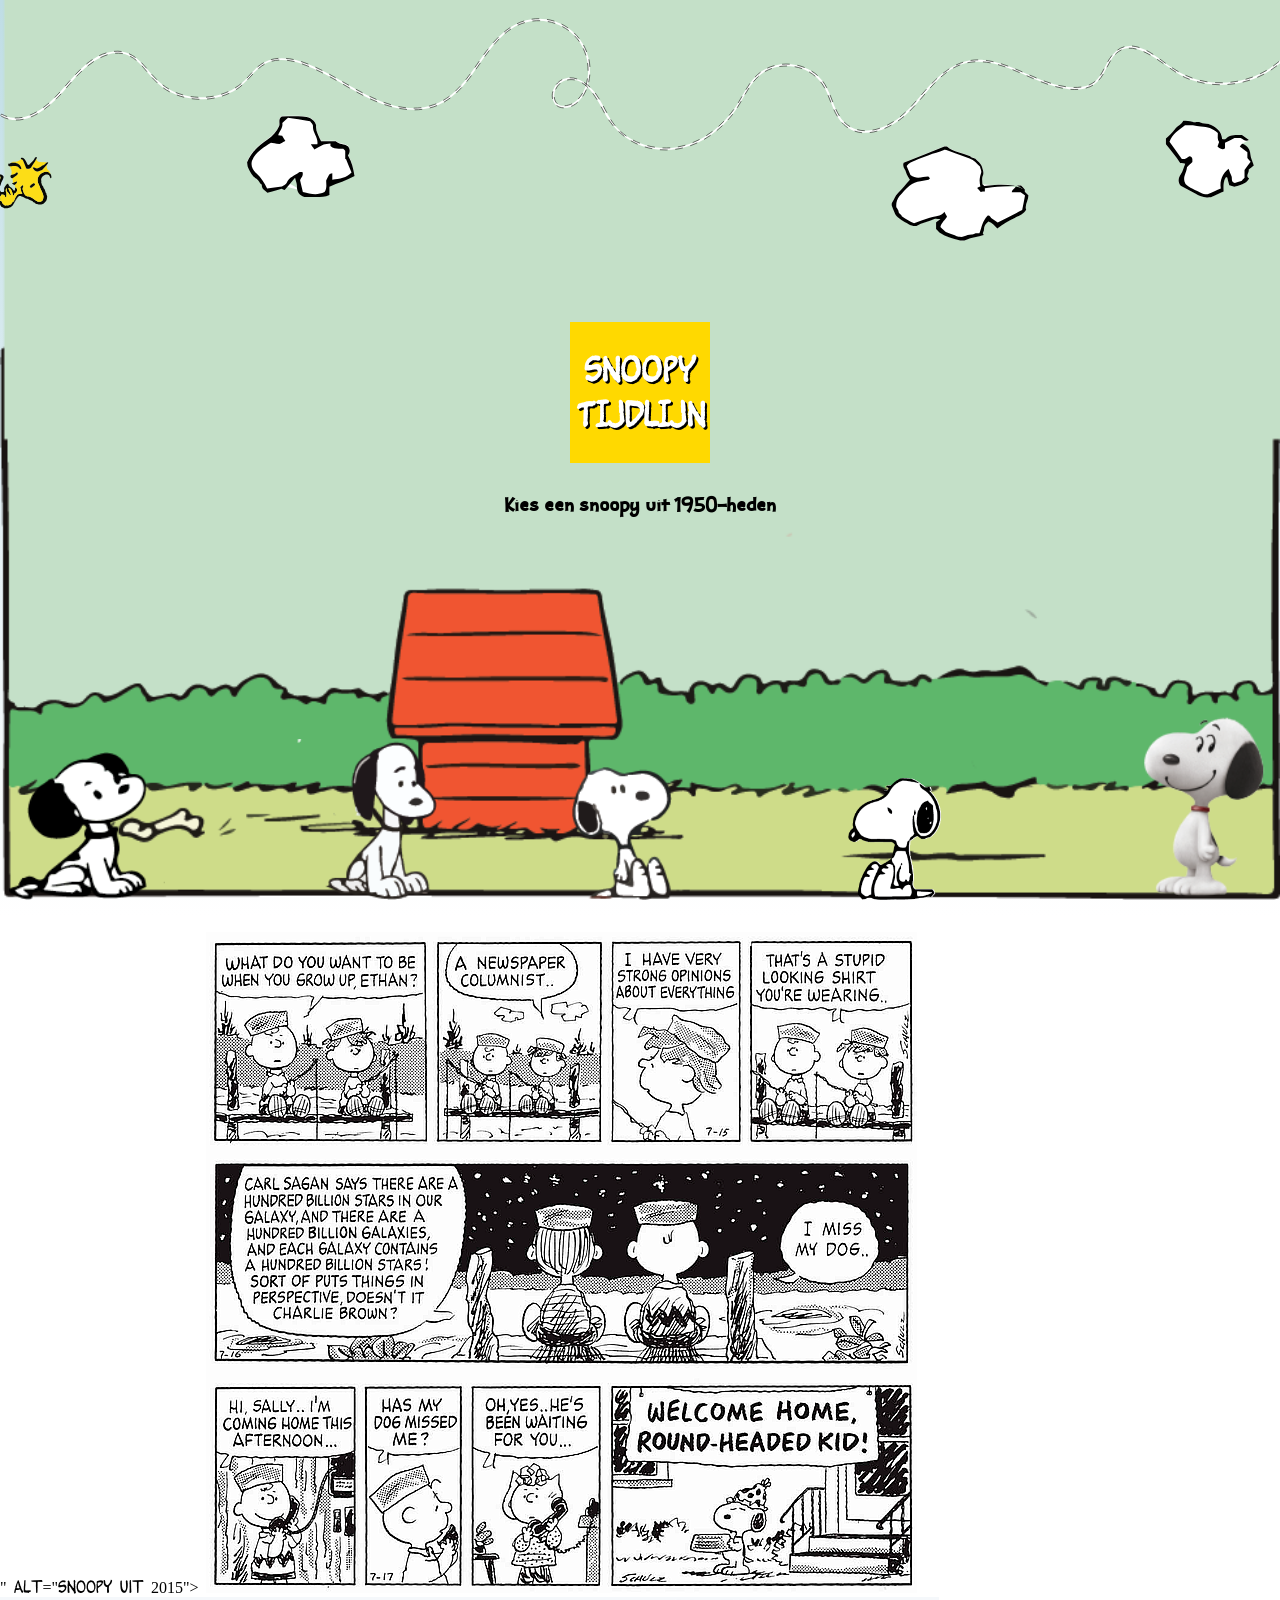
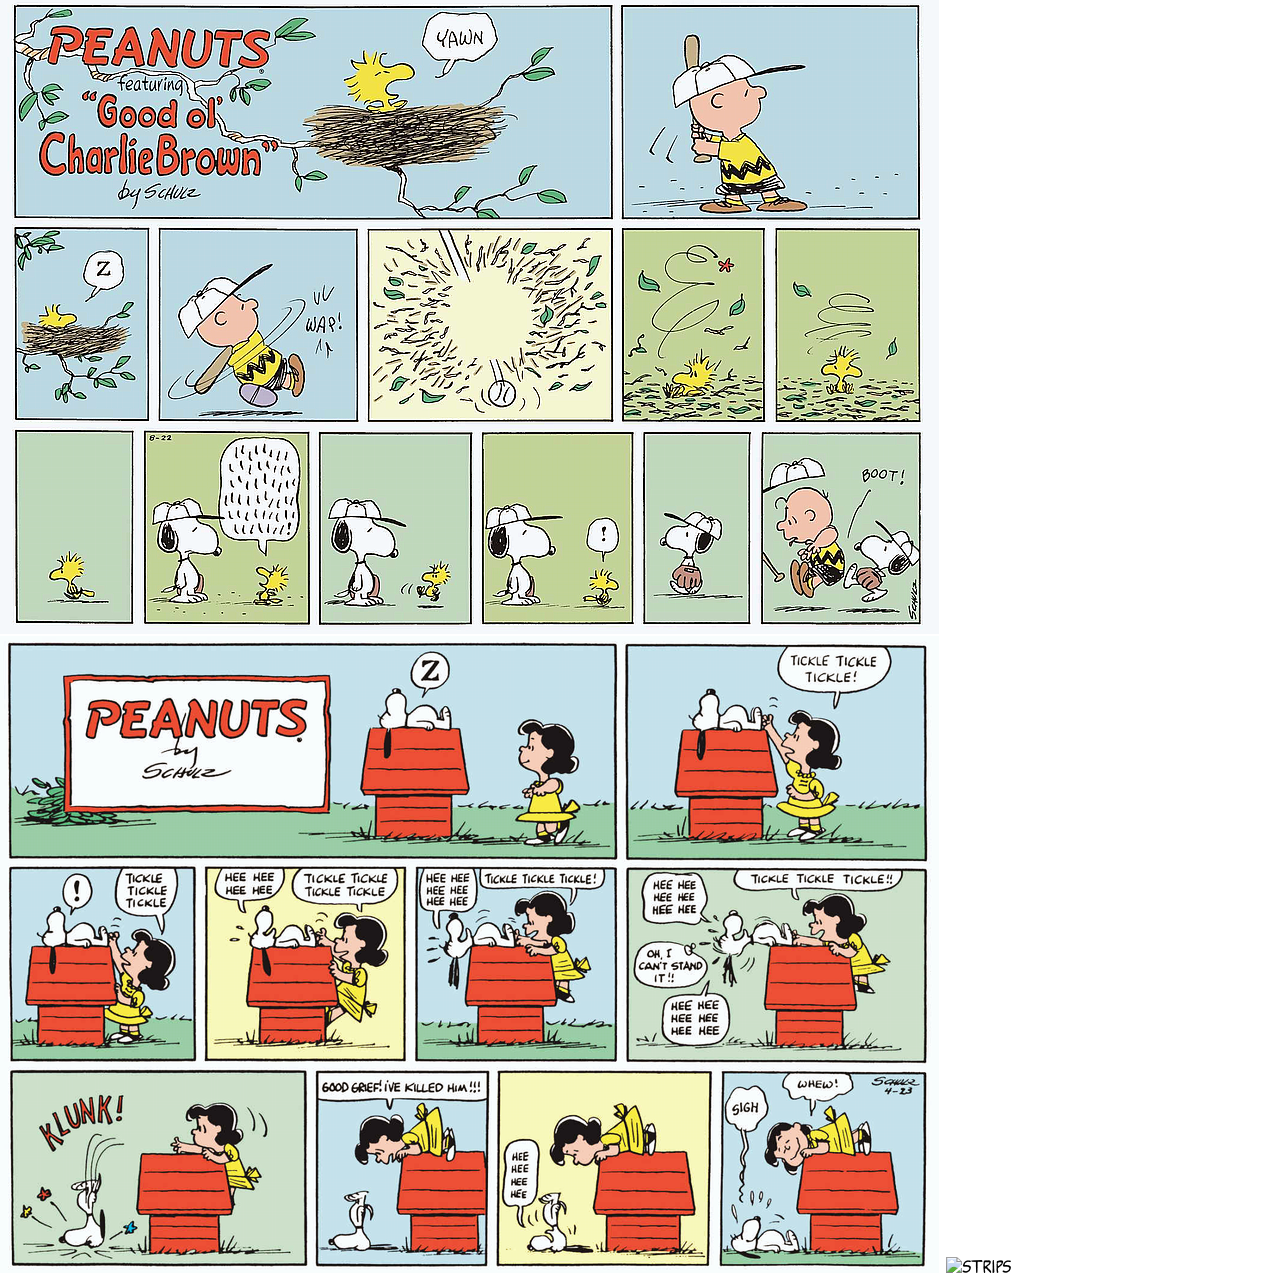
==== commit f0707603: "Add files via upload" ====
--- a/index.html
+++ b/index.html
@@ -92,19 +92,19 @@
 		<?xml version="1.0" encoding="UTF-8"?>
 		<ol>
 			<li>
-				<button><img src="../tijdlijn/images/snoop1a.png" alt="eerste snoopy"></button>
+				<button><img src="./tjidlijn/images/snoop1a.png" alt="eerste snoopy"></button>
 			</li>
 			<li>
-				<button><img src="../tijdlijn/images/snoop2.png" alt="snoopy uit 1951"></button>
+				<button><img src="./tjidlijn/images/snoop2.png" alt="snoopy uit 1951"></button>
 			</li>
 			<li>
-				<button><img src="../tijdlijn/images/snoop1976.png" alt="snoopy uit 1976"></button>
+				<button><img src="./tjidlijn/images/snoop1976.png" alt="snoopy uit 1976"></button>
 			</li>
 			<li>
-				<button><img src="../tijdlijn/images/snoop4a.png" alt="snoopy uit 1985"></button>
+				<button><img src="./tjidlijn/images/snoop4a.png" alt="snoopy uit 1985"></button>
 			</li>
 			<li>
-				<button><img src="../tijdlijn/images/snoop5b.png" alt="snoopy uit 2022"></button>
+				<button><img src="./tjidlijn/images/snoop5b.png" alt="snoopy uit 2022"></button>
 			</li>
 		</ol>
 		<?xml version="1.0" encoding="UTF-8"?>
@@ -181,10 +181,10 @@
 			frameborder="0"
 			allow="accelerometer; autoplay; clipboard-write; encrypted-media; gyroscope; picture-in-picture"
 			allowfullscreen></iframe>" alt="Snoopy uit 2015"></iframe>
-		<img src="../tijdlijn/images/strip4.png" alt="vierde strips">
-		<img src="../tijdlijn/images/strip3.png" alt="derde strips">
-		<img src="../tijdlijn/images/strip2.png" alt="tweede strips">
-		<img src="../tijdlijn/images/strip1.png" alt="strips">
+		<img src="./tjidlijn/images/strip4.png" alt="vierde strips">
+		<img src="./tjidlijn/images/strip3.png" alt="derde strips">
+		<img src="./tjidlijn/images/strip2.png" alt="tweede strips">
+		<img src=../tjidlijn/images/strip1.png" alt="strips">
 
 	</main>
 
--- a/styles/style.css
+++ b/styles/style.css
@@ -178,6 +178,15 @@
     stroke-miterlimit: 10;
   }
 
+
+  /*/De animatie van Woodstock, voorbeeld uit:
+  
+  1. Graham, G. (2019, 4 december). offset-path. CSS-Tricks. https://css-tricks.com/almanac/properties/o/offset-path/
+
+  /*/
+
+
+
 .path2 {
   stroke-dasharray: 20;
 }
@@ -559,7 +568,7 @@
   width: 20em;
   height:20em;
   bottom:0;
-  top:26em;
+  top:28em;
   left:42em;  
 }
 
@@ -623,9 +632,9 @@
   opacity: 1;
   width: 61em;
   height:27em;
-  bottom: 11em;
+  bottom: 20em;
   right:3em;
-  left:19em;
+  left:25em;
 }
 
 
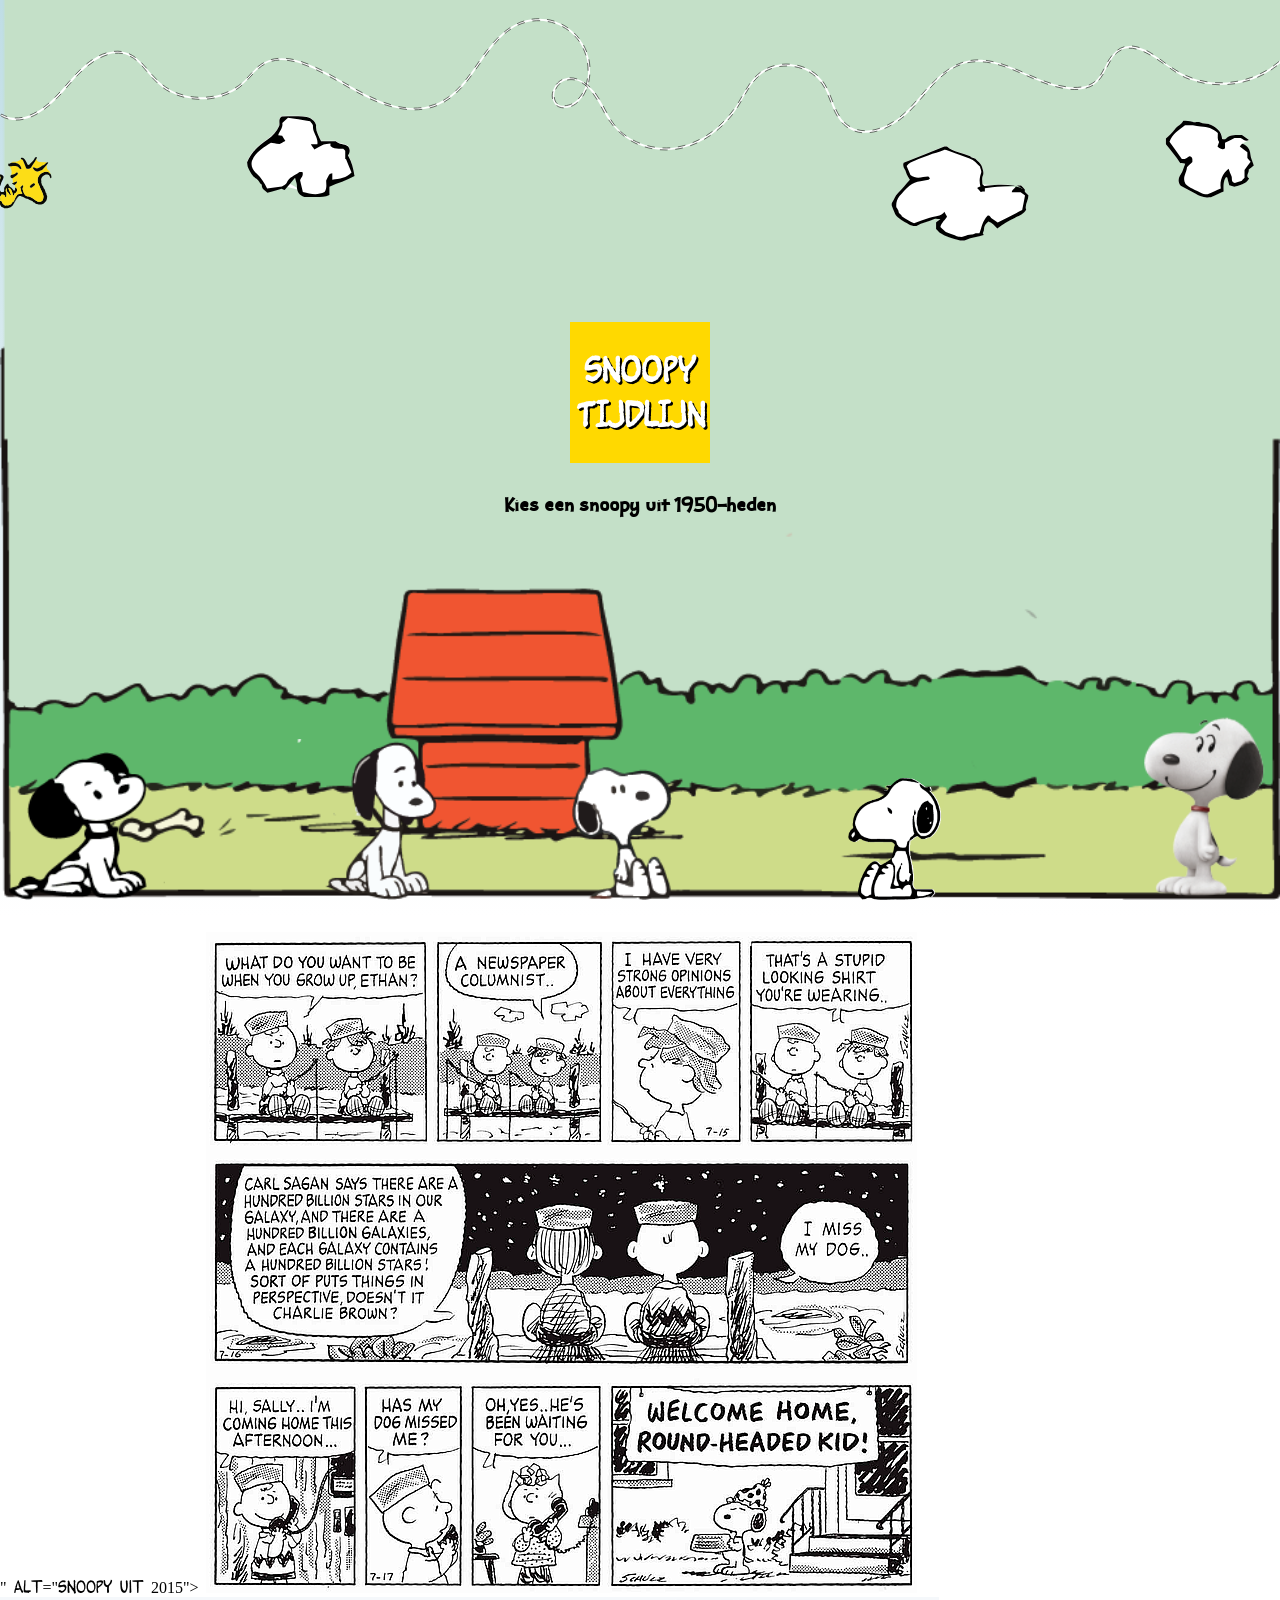
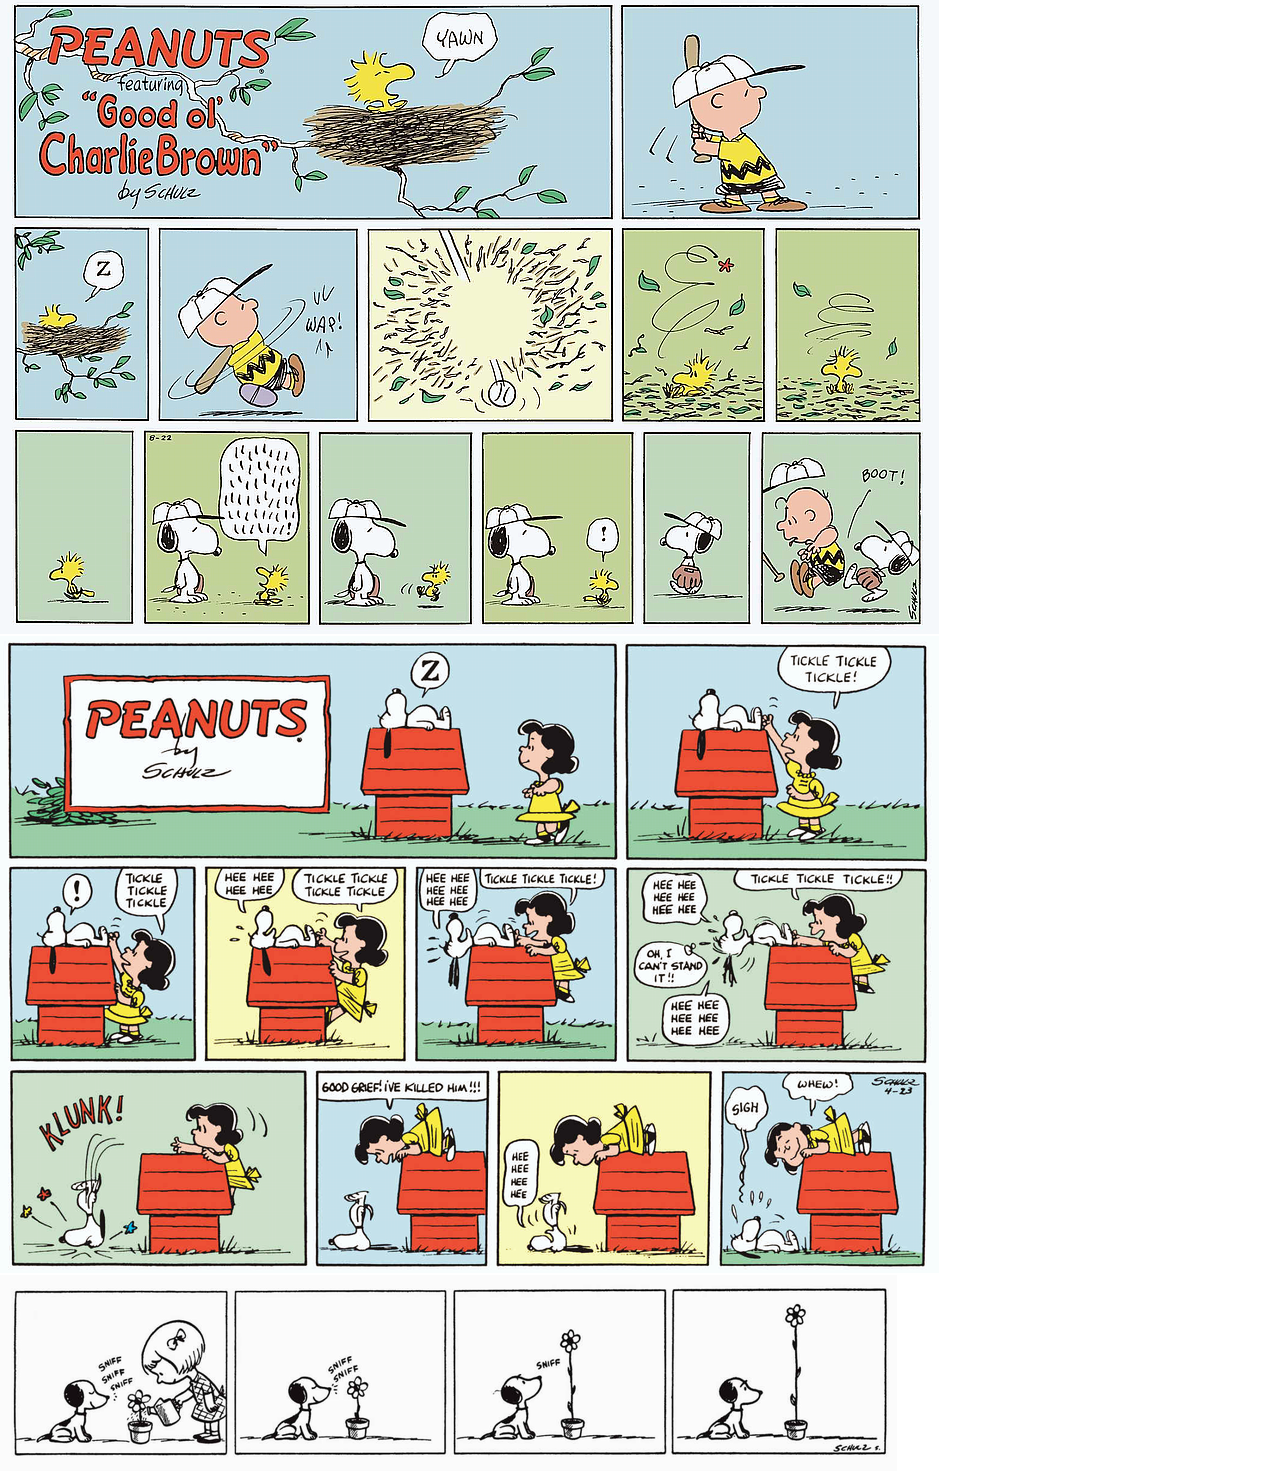
==== commit 97303a85: "Add files via upload" ====
--- a/index.html
+++ b/index.html
@@ -184,7 +184,7 @@
 		<img src="./tjidlijn/images/strip4.png" alt="vierde strips">
 		<img src="./tjidlijn/images/strip3.png" alt="derde strips">
 		<img src="./tjidlijn/images/strip2.png" alt="tweede strips">
-		<img src=../tjidlijn/images/strip1.png" alt="strips">
+		<img src="./tjidlijn/images/strip1.png" alt="strips">
 
 	</main>
 
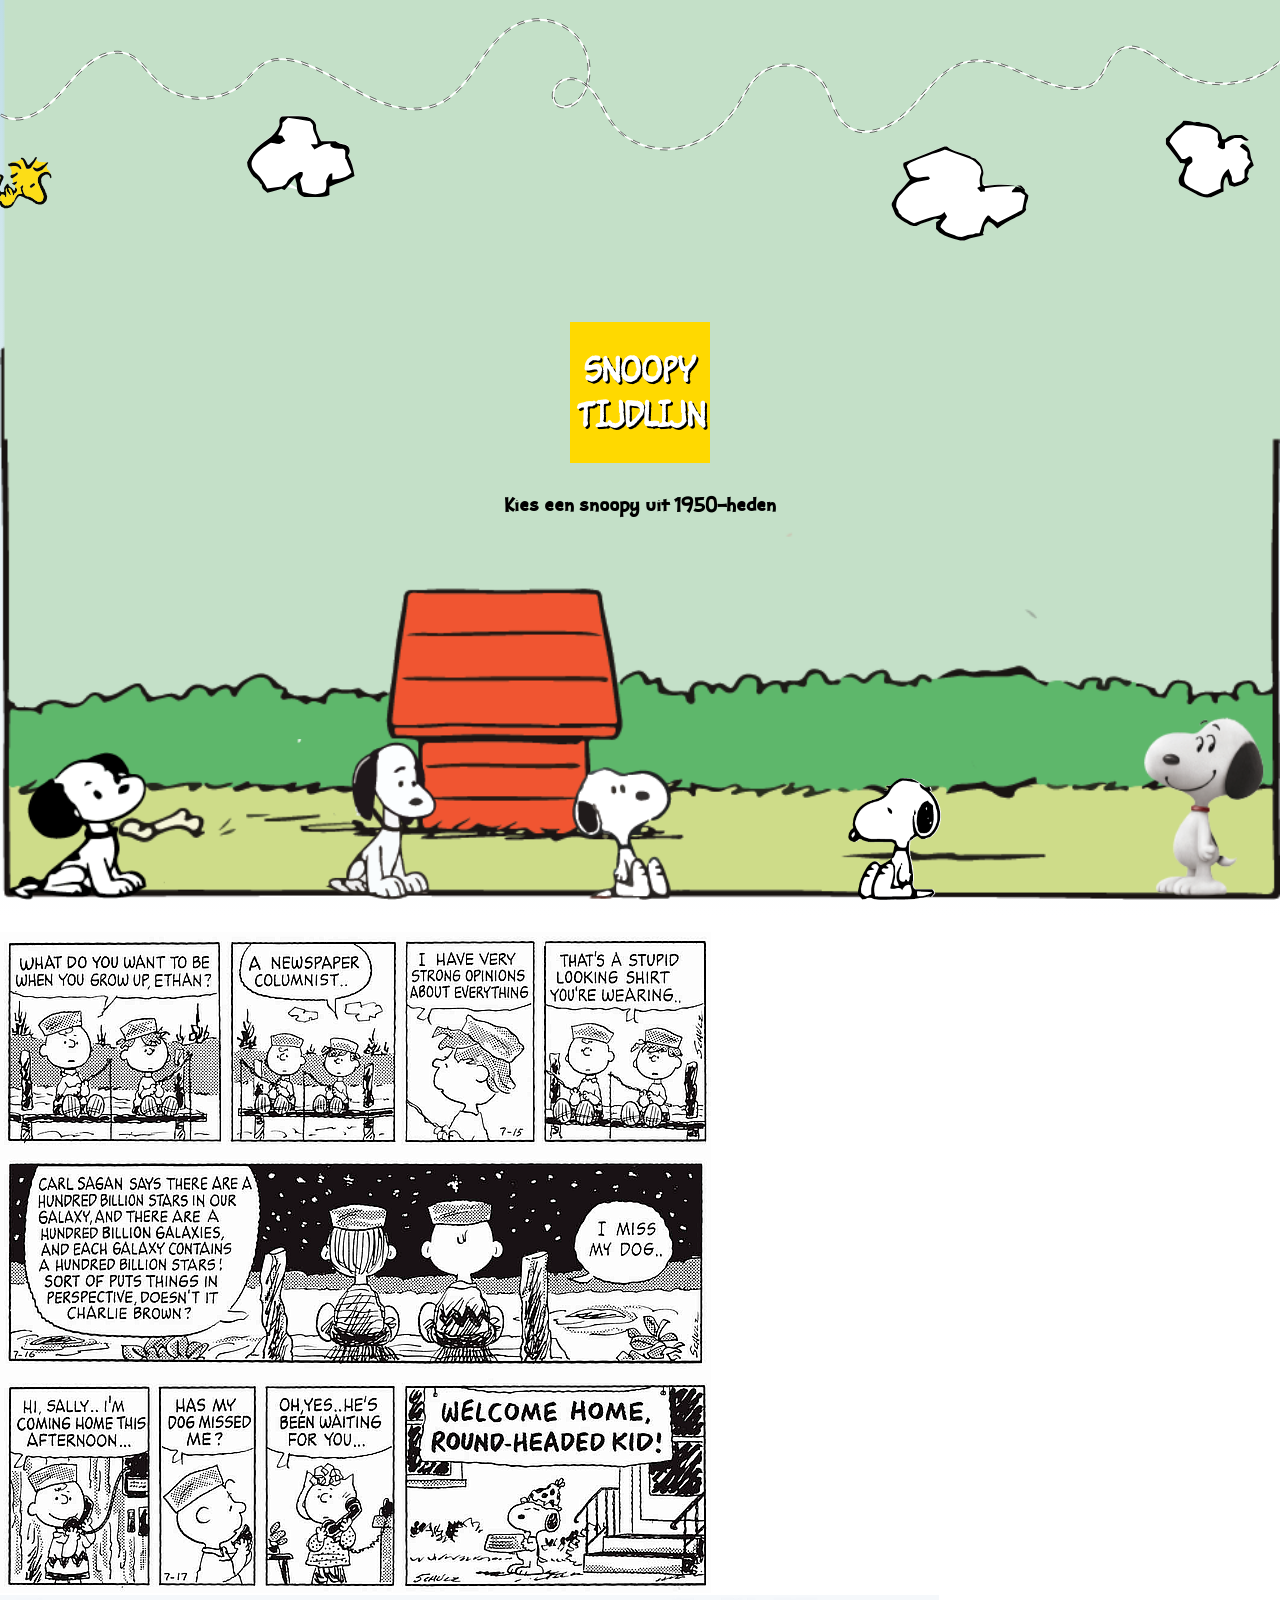
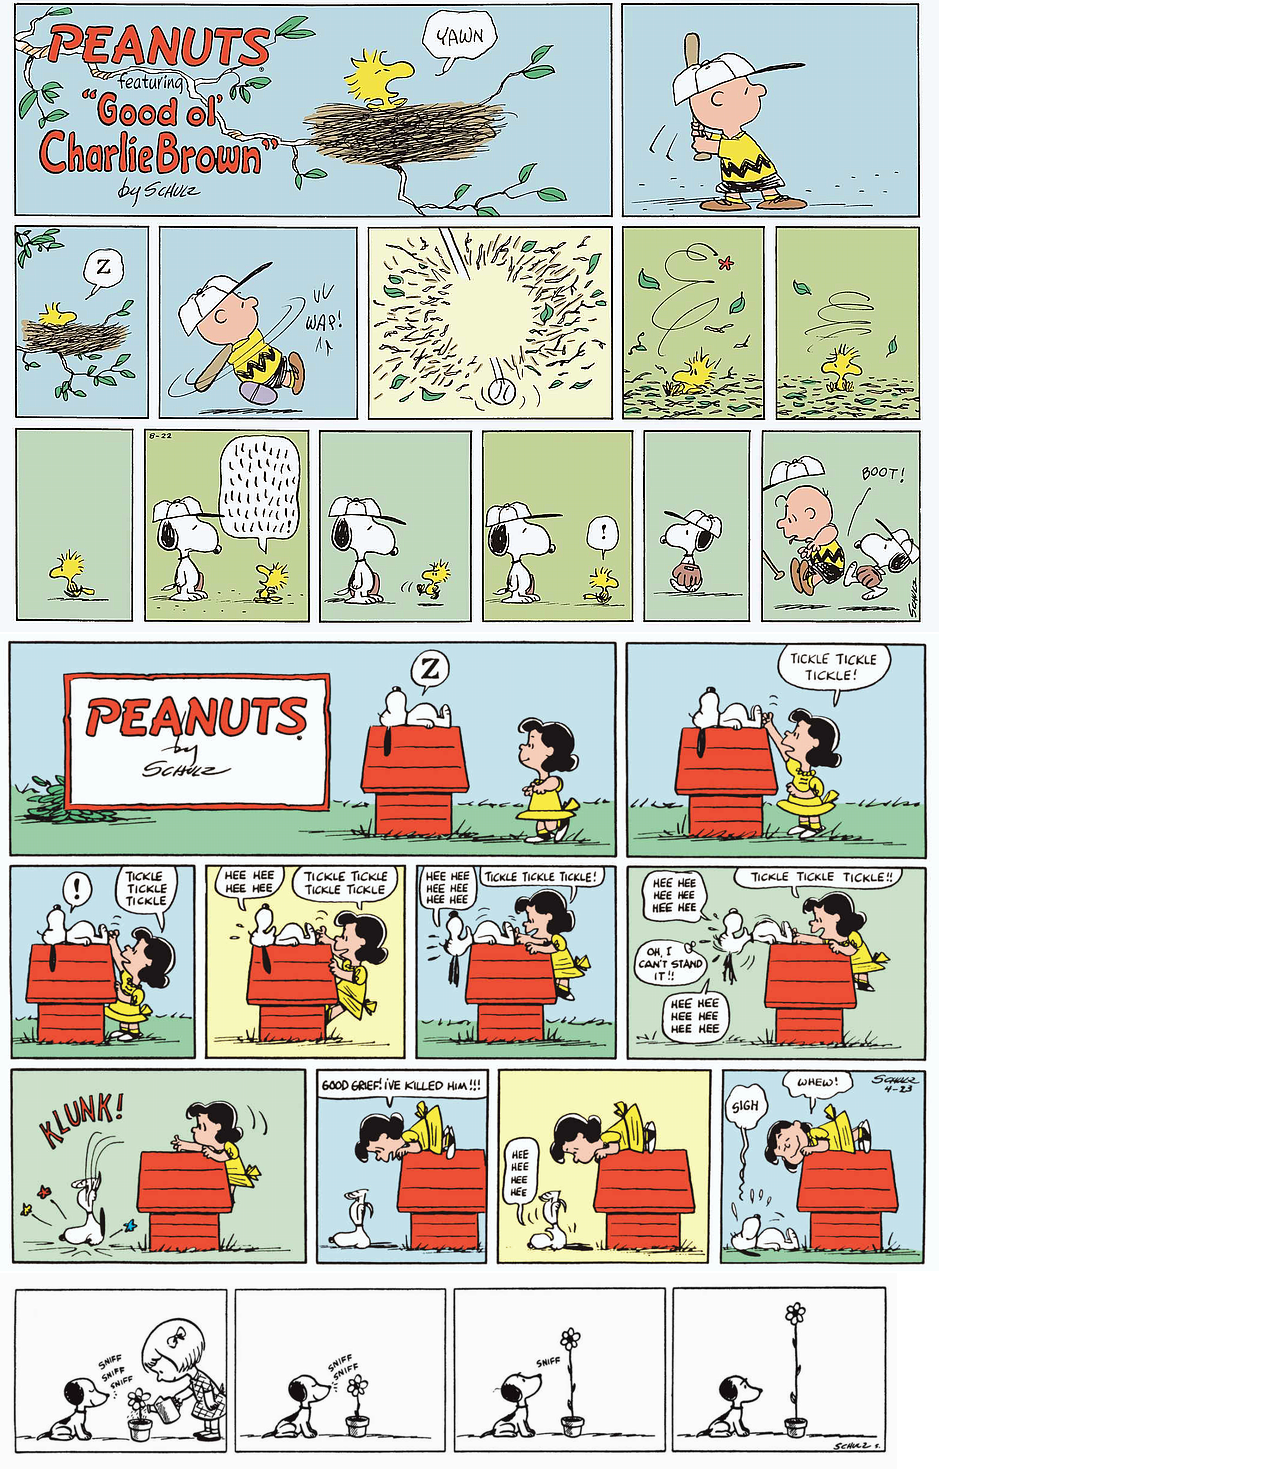
==== commit 7668be0a: "Add files via upload" ====
--- a/index.html
+++ b/index.html
@@ -177,10 +177,10 @@
 			<text x="90" y="305">toen heette ik nog </text>
 			<text x="90" y="385">Sniffy</text>
 		</svg>
-		<iframe width="560" height="315" src="https://www.youtube.com/embed/84iK4vJqQVU" title="YouTube video player"
+		<iframe width="560" height="315" src="https://www.youtube.com/embed/84iK4vJqQVU" title="Snoopy 2015"
 			frameborder="0"
 			allow="accelerometer; autoplay; clipboard-write; encrypted-media; gyroscope; picture-in-picture"
-			allowfullscreen></iframe>" alt="Snoopy uit 2015"></iframe>
+			allowfullscreen></iframe>
 		<img src="./tjidlijn/images/strip4.png" alt="vierde strips">
 		<img src="./tjidlijn/images/strip3.png" alt="derde strips">
 		<img src="./tjidlijn/images/strip2.png" alt="tweede strips">
--- a/styles/style.css
+++ b/styles/style.css
@@ -620,9 +620,9 @@
   opacity: 1;
   width: 50.7em;
   height:25em;
-  bottom: 4.5em;
+  bottom: 6em;
   right:4em;
-  left:30em;
+  left:33em;
 
 }
 
